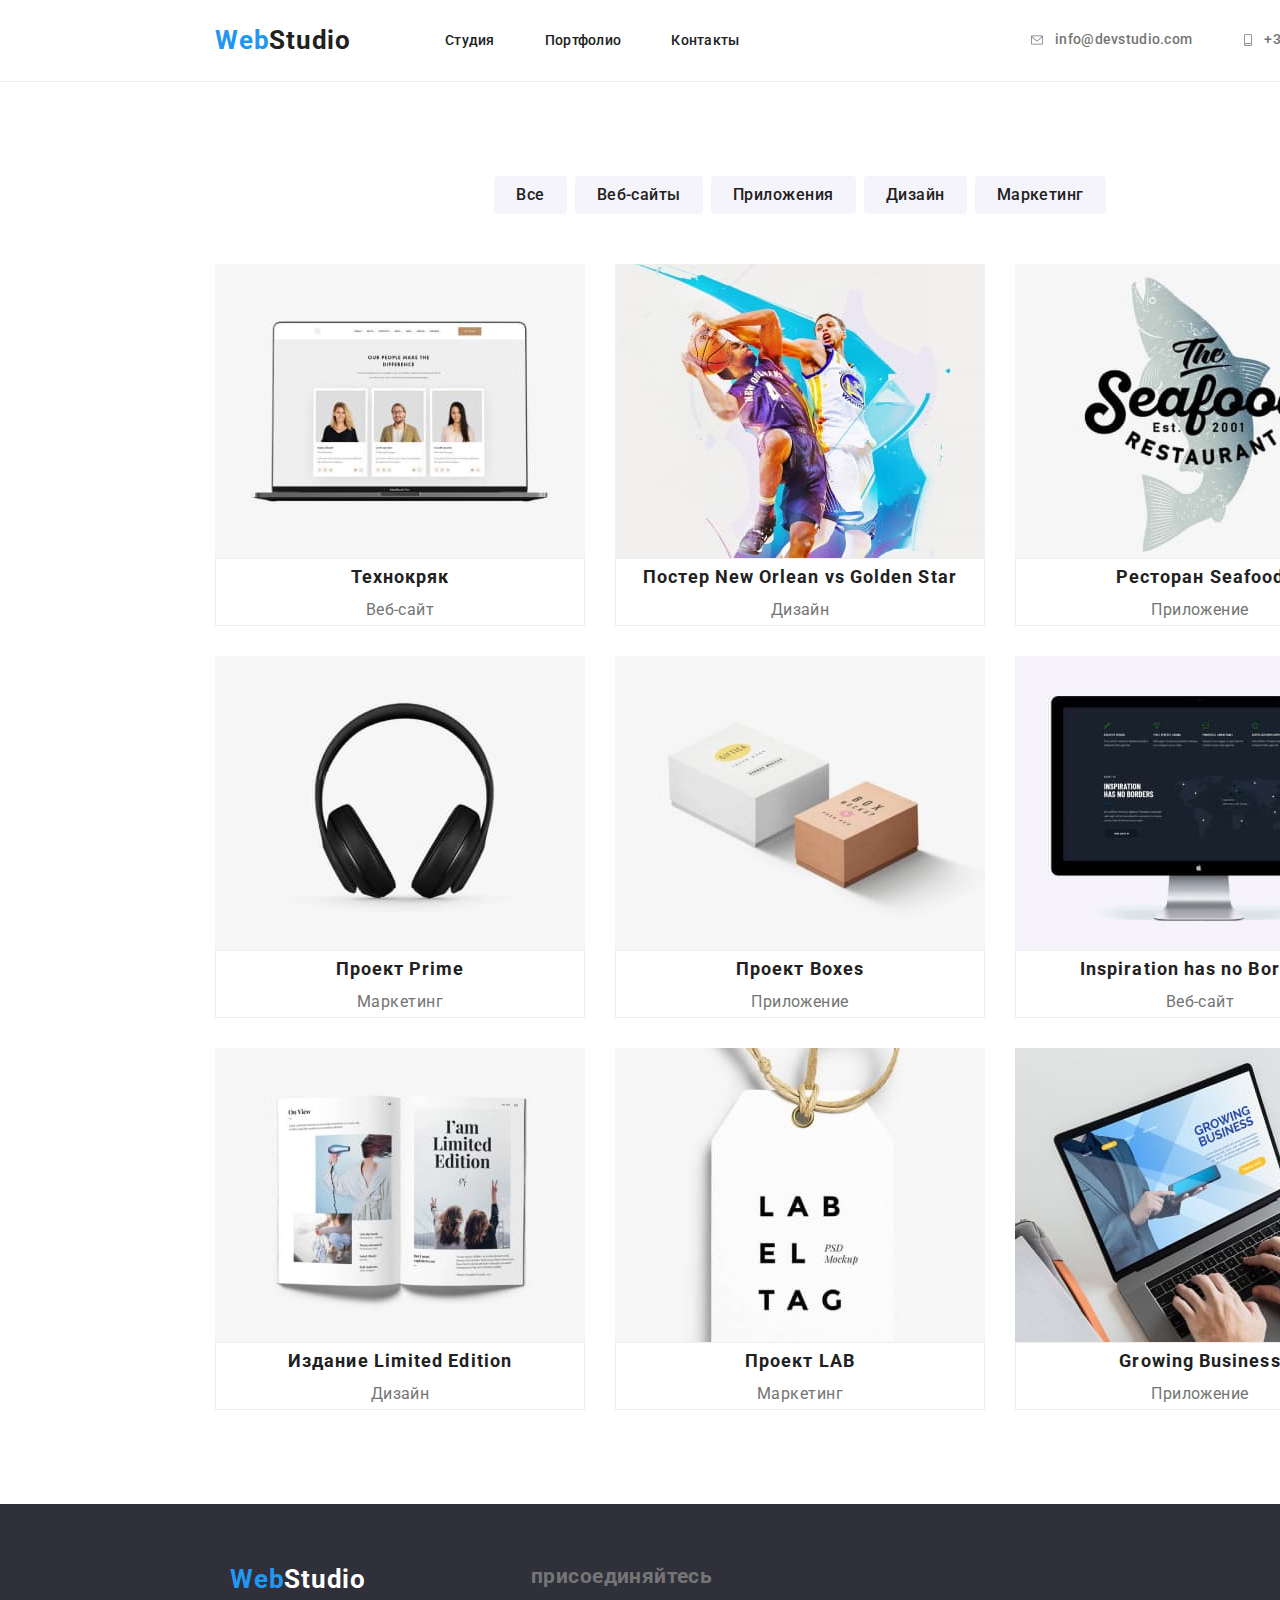
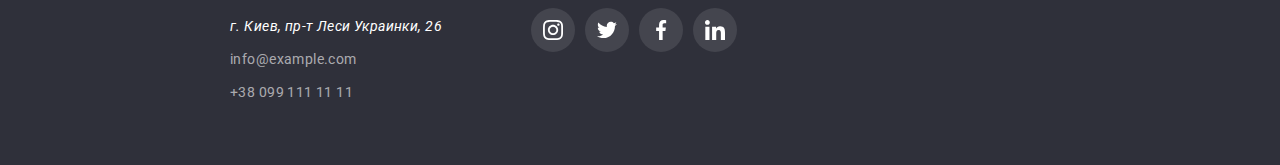
==== portfolio.html @ 15891fca "Update" ====
<!DOCTYPE html>
<html lang="en">
  <head>
    <meta charset="UTF-8" />
    <meta http-equiv="X-UA-Compatible" content="IE=edge" />
    <meta name="viewport" content="width=device-width, initial-scale=1.0" />
    <title>Document</title>
    <link rel="preconnect" href="https://fonts.googleapis.com" />
    <link rel="preconnect" href="https://fonts.gstatic.com" crossorigin />
    <link
      href="https://fonts.googleapis.com/css2?family=Raleway:wght@700&family=Roboto:wght@400;500;700;900&display=swap"
      rel="stylesheet"
    />
    <link
      rel="stylesheet"
      href="https://cdnjs.cloudflare.com/ajax/libs/modern-normalize/1.1.0/modern-normalize.min.css"
    />
    <link rel="stylesheet" href="./css/styles.css" />
  </head>
  <body>
    <!-- Header -->
    <header class="header">
      <div class="container">
        <a class="link logo" href="./index.html"><span class="blue">Web</span>Studio</a>
        <nav class="nav">
          <ul class="list">
            <li class="items">
              <a class="link" href="./index.html">Студия</a>
            </li>
            <li class="items">
              <a class="link" href="./portfolio.html">Портфолио</a>
            </li>
            <li class="items">
              <a class="link" href="">Контакты</a>
            </li>
          </ul>
        </nav>
        <ul class="list auth">
          <li class="item">
            <a class="link" href="mailto:info@devstudio.com">
              <div class="thumb">
                <svg class="icon-mail">
                  <use href="./images/icons.svg#icon-mail"></use>
                </svg>
              </div>
              info@devstudio.com</a
            >
          </li>
          <li class="item">
            <a class="link" href="tel:+380961111111">
              <div class="thumb">
                <svg class="icon-phone">
                  <use href="./images/icons.svg#icon-phone"></use>
                </svg>
              </div>
              +38 096 111 11 11</a
            >
          </li>
        </ul>
      </div>
    </header>

    <!-- Main -->
    <main>
      <!-- Button -->
      <section class="section">
        <div class="container button">
          <ul class="list button">
            <li class="items">
              <button class="button secondary" type="button">Все</button>
            </li>
            <li class="items">
              <button class="button secondary" type="button">Веб-сайты</button>
            </li>
            <li class="items">
              <button class="button secondary" type="button">Приложения</button>
            </li>
            <li class="items">
              <button class="button secondary" type="button">Дизайн</button>
            </li>
            <li class="items">
              <button class="button secondary" type="button">Маркетинг</button>
            </li>
          </ul>
        </div>

        <!-- Catalog -->
        <div class="container">
          <ul class="list catalog">
            <li class="items">
              <a href="" class="link-items">
                <div class="option">
                  <img src="./images/option1.jpg" width="370" alt="" />
                  <div class="option1">
                    <p>
                      Ресурс предлагает комплексные предложения с разным уровнем функционала и
                      сервисов. Все это позволит посетителю получить исчерпывающие сведения о
                      компании или частном лице.
                    </p>
                  </div>
                </div>
                <div class="border">
                  <h3 class="title">Технокряк</h3>
                  <p class="position">Веб-сайт</p>
                </div>
              </a>
            </li>
            <li class="items">
              <a href="" class="link-items">
                <div class="option">
                  <img src="./images/option2.jpg" width="370" alt="" />
                  <div class="option1">
                    <p>
                      Ресурс предлагает комплексные предложения с разным уровнем функционала и
                      сервисов. Все это позволит посетителю получить исчерпывающие сведения о
                      компании или частном лице.
                    </p>
                  </div>
                </div>
                <div class="border">
                  <h3 class="title">Постер New Orlean vs Golden Star</h3>
                  <p class="position">Дизайн</p>
                </div>
              </a>
            </li>
            <li class="items">
              <a href="" class="link-items">
                <div class="option">
                  <img src="./images/option3.jpg" width="370" alt="" />
                  <div class="option1">
                    <p>
                      Ресурс предлагает комплексные предложения с разным уровнем функционала и
                      сервисов. Все это позволит посетителю получить исчерпывающие сведения о
                      компании или частном лице.
                    </p>
                  </div>
                </div>
                <div class="border">
                  <h3 class="title">Ресторан Seafood</h3>
                  <p class="position">Приложение</p>
                </div>
              </a>
            </li>
            <li class="items">
              <a href="" class="link-items">
                <div class="option">
                  <img src="./images/option4.jpg" width="370" alt="" />
                  <div class="option1">
                    <p>
                      Ресурс предлагает комплексные предложения с разным уровнем функционала и
                      сервисов. Все это позволит посетителю получить исчерпывающие сведения о
                      компании или частном лице.
                    </p>
                  </div>
                </div>
                <div class="border">
                  <h3 class="title">Проект Prime</h3>
                  <p class="position">Маркетинг</p>
                </div>
              </a>
            </li>
            <li class="items">
              <a href="" class="link-items">
                <div class="option">
                  <img src="./images/option5.jpg" width="370" alt="" />
                  <div class="option1">
                    <p>
                      Ресурс предлагает комплексные предложения с разным уровнем функционала и
                      сервисов. Все это позволит посетителю получить исчерпывающие сведения о
                      компании или частном лице.
                    </p>
                  </div>
                </div>
                <div class="border">
                  <h3 class="title">Проект Boxes</h3>
                  <p class="position">Приложение</p>
                </div>
              </a>
            </li>
            <li class="items">
              <a href="" class="link-items">
                <div class="option">
                  <img src="./images/option6.jpg" width="370" alt="" />
                  <div class="option1">
                    <p>
                      Ресурс предлагает комплексные предложения с разным уровнем функционала и
                      сервисов. Все это позволит посетителю получить исчерпывающие сведения о
                      компании или частном лице.
                    </p>
                  </div>
                </div>
                <div class="border">
                  <h3 class="title">Inspiration has no Borders</h3>
                  <p class="position">Веб-сайт</p>
                </div>
              </a>
            </li>
            <li class="items">
              <a href="" class="link-items">
               <div class="option">
                  <img src="./images/option7.jpg" width="370" alt="" />
                  <div class="option1">
                    <p>
                      Ресурс предлагает комплексные предложения с разным уровнем функционала и
                      сервисов. Все это позволит посетителю получить исчерпывающие сведения о
                      компании или частном лице.
                    </p>
                  </div>
                </div>
                <div class="border">
                  <h3 class="title">Издание Limited Edition</h3>
                  <p class="position">Дизайн</p>
                </div>
              </a>
            </li>
            <li class="items">
              <a href="" class="link-items">
                <div class="option">
                  <img src="./images/option8.jpg" width="370" alt="" />
                  <div class="option1">
                    <p>
                      Ресурс предлагает комплексные предложения с разным уровнем функционала и
                      сервисов. Все это позволит посетителю получить исчерпывающие сведения о
                      компании или частном лице.
                    </p>
                  </div>
                </div>
                <div class="border">
                  <h3 class="title">Проект LAB</h3>
                  <p class="position">Маркетинг</p>
                </div>
              </a>
            </li>
            <li class="items">
              <a href="" class="link-items">
                <div class="option">
                  <img src="./images/option9.jpg" width="370" alt="" />
                  <div class="option1">
                    <p>
                      Ресурс предлагает комплексные предложения с разным уровнем функционала и
                      сервисов. Все это позволит посетителю получить исчерпывающие сведения о
                      компании или частном лице.
                    </p>
                  </div>
                </div>
                <div class="border">
                  <h3 class="title">Growing Business</h3>
                  <p class="position">Приложение</p>
                </div>
              </a>
            </li>
          </ul>
        </div>
      </section>
    </main>
    <!-- Footer -->
    <footer class="footer">
      <div class="container info">
        <a class="link logo" href="./index.html"><span class="blue">Web</span>Studio</a>
        <address class="address">
          <p>г. Киев, пр-т Леси Украинки, 26</p>
          <ul class="list">
            <li class="items-footer">
              <a class="link info" href="mailto:info@example.com">info@example.com</a>
            </li>
            <li class="items-footer">
              <a class="link info" href="tel:+380991111111">+38 099 111 11 11</a>
            </li>
          </ul>
        </address>
      </div>
      <div class="container links">
        <h2>присоединяйтесь</h2>
        <ul class="list">
          <li class="items">
            <a class="link" href="">
              <div class="thumb">
                <svg class="icon">
                  <use href="./images/icons.svg#icon-instagram"></use>
                </svg>
              </div>
            </a>
          </li>
          <li class="items">
            <a class="link" href="">
              <div class="thumb">
                <svg class="icon">
                  <use href="./images/icons.svg#icon-twitter"></use>
                </svg>
              </div>
            </a>
          </li>
          <li class="items">
            <a class="link" href="">
              <div class="thumb">
                <svg class="icon">
                  <use href="./images/icons.svg#icon-facebook"></use>
                </svg>
              </div>
            </a>
          </li>
          <li class="items">
            <a class="link" href="">
              <div class="thumb">
                <svg class="icon">
                  <use href="./images/icons.svg#icon-linkedin"></use>
                </svg>
              </div>
            </a>
          </li>
        </ul>
      </div>
    </footer>
  </body>
</html>
---- css/styles.css ----
:root {
  --primary-text-color: #757575;
  --secondary-text-color: #212121;
  --third-color-text: #ffffff;
  --primary-bg-color: #ffffff;
  --secondary-bg-color: #2f303a;
  --third-bg-color: #f5f4fa;
  --accent-text-color: #2196f3;
}
body {
  font-family: 'Roboto', sans-serif;
  font-style: 400;
  font-weight: 400;
  font-size: 14px;
  letter-spacing: 0.03em;
  width: 1600px;
  justify-content: center;
  margin-left: auto;
  margin-right: auto;
  color: var(--primary-text-color);
}
.container {
  width: 1200px;
  justify-content: center;
  margin-left: auto;
  margin-right: auto;
  padding-left: 15px;
  padding-right: 15px;
}
h1,
h2,
h3,
h4,
h5,
h6,
p,
ul {
  margin: 0;
  padding: 0;
}

img {
  display: block;
}
.link {
  text-decoration: none;
  color: #afb1b8;
}
.link:hover,
.link:focus {
  color: var(--accent-text-color);
}
.list {
  list-style: none;
}
.blue {
  color: var(--accent-text-color);
}
.section {
  text-align: center;
}
.button {
  border: 0;
  border-radius: 4px;
}
.button.primary {
  font-weight: 700;
  font-size: 16px;
  line-height: 1.88;
  align-items: center;
  text-align: center;
  letter-spacing: 0.06em;
  padding: 10px 32px;

  box-shadow: 0px 4px 4px rgba(0, 0, 0, 0.15);

  background-color: var(--accent-text-color);
  color: var(--primary-bg-color);

  transform: background-color, color;
  transition: background-color 250ms cubic-bezier(0.4, 0, 0.2, 1),
    color 250ms cubic-bezier(0.4, 0, 0.2, 1);
}
.button.primary:hover,
.button.primary:focus {
  background-color: var(--primary-bg-color);
  color: var(--accent-text-color);

  transform: background-color, color;
}
.button.secondary {
  font-weight: 500;
  font-size: 16px;
  line-height: 1.62;
  text-align: center;
  letter-spacing: 0.03em;
  padding: 6px 22px;
  cursor: pointer;

  background-color: var(--third-bg-color);
  color: var(--secondary-text-color);

  transform: background-color, color;
  transition: background-color 250ms cubic-bezier(0.4, 0, 0.2, 1),
    color 250ms cubic-bezier(0.4, 0, 0.2, 1);
}

.button.secondary:hover,
.button.secondary:focus {
  box-shadow: 0px 3px 1px rgba(0, 0, 0, 0.1), 0px 1px 2px rgba(0, 0, 0, 0.08),
    0px 2px 2px rgba(0, 0, 0, 0.12);

  background-color: var(--accent-text-color);
  color: var(--third-color-text);
  transform: background-color, color;
}
.section-title {
  font-weight: 700;
  font-size: 36px;
  line-height: 1.16;
  letter-spacing: 0.03em;

  margin-bottom: 50px;

  color: #212121;
}

/* Header */
.header {
  border-bottom: 1px solid #ececec;
}
.header .container {
  display: flex;
  align-items: center;
}
.header .list {
  display: flex;
}
.header .items {
  padding-top: 32px;
  padding-bottom: 32px;
}
.header .items + .items {
  margin-left: 50px;
}
.list.auth {
  margin-left: auto;
  font-weight: 500;
  font-size: 14px;
  line-height: 1.14;
  letter-spacing: 0.02em;
}
.auth .item + .item {
  margin-left: 50px;
}
.auth .item {
  --color9: currentcolor;
}
.auth .link {
  display: flex;
  justify-content: center;
  align-items: center;
}
.auth .link:hover,
.auth .link:focus {
  color: var(--accent-text-color);
}
.thumb {
  display: flex;
  margin-right: 10px;
  text-align: center;
  justify-content: center;
}
.icon-mail {
  width: 16px;
  height: 12px;
}
.icon-phone {
  width: 12px;
  height: 16px;
}

.logo {
  font-family: 'Raleway' sans-serif;
  font-style: 400;
  font-weight: 700;
  font-size: 26px;
  line-height: 1.19;
  letter-spacing: 0.03em;

  margin-right: 94px;
}
.header .link {
  padding-top: 20px;
  padding-bottom: 20px;
  color: var(--primary-text-color);
}
.header .link.logo {
  color: var(--secondary-text-color);
}

/* Nav */

.nav .link {
  font-weight: 500;
  font-size: 14px;
  line-height: 1.14;
  letter-spacing: 0.02em;

  color: var(--secondary-text-color);
}
.nav .link:hover,
.nav .link:focus {
  color: var(--accent-text-color);
}

/* Main */

/* Hero */
.hero {
  height: 600px;
  color: var(--third-color-text);

  background-image: linear-gradient(to right, rgba(47, 48, 58, 0.4), rgba(47, 48, 58, 0.4)),
    url(../images/img.jpg);
  background-position: center;
  background-size: cover;
  background-color: var(--secondary-bg-color);
}
.hero .container {
  width: 696px;
  padding-top: 200px;
  display: inline-block;
}
.hero h1 {
  margin-bottom: 30px;
  font-weight: 900;
  font-size: 44px;
  line-height: 1.36;
  letter-spacing: 0.06em;
  text-align: center;
  text-transform: uppercase;
}
/* About */
.about .container,
.team .container {
  padding-top: 94px;
  padding-bottom: 94px;
}
.about .list {
  display: flex;
  justify-content: center;
}
.about .items {
  width: calc(100% - 90px) / 4;
  margin-right: 30px;
  text-align: start;
}
.about .items:nth-last-child(1) {
  margin-right: 0px;
}
.about .title {
  font-weight: 700;
  font-size: 14px;
  line-height: 1.14;
  letter-spacing: 0.03em;

  margin-bottom: 10px;

  color: var(--secondary-text-color);
}

.about .thumb {
  display: flex;
  justify-content: center;
  align-items: center;
  margin-bottom: 30px;
  width: 270px;
  height: 120px;
  background-color: var(--third-bg-color);
}
.icon {
  height: 70px;
  width: 70px;
}
/* Works */
.works .container {
  padding-bottom: 94px;
}
.works .list {
  display: flex;
}
.works .items {
  width: calc(100% - 60px) / 3;
  margin-right: 30px;
}
.works .items:nth-last-child(1) {
  margin-right: 0px;
}

/* Team */
.section.team {
  background-color: var(--third-bg-color);
}
.team .list {
  display: flex;
}

.team .title {
  font-weight: 500;
  font-size: 16px;
  line-height: 1.18;
  letter-spacing: 0.03em;

  margin-top: 30px;
  margin-bottom: 10px;
  color: #212121;
}
.team .items {
  width: calc(100% - 90px) / 4;
  margin-right: 30px;
  box-shadow: 0px 1px 3px rgba(0, 0, 0, 0.12), 0px 1px 1px rgba(0, 0, 0, 0.14),
    0px 2px 1px rgba(0, 0, 0, 0.2);
  border-radius: 0px 0px 4px 4px;
}
.team .items:nth-last-child(1) {
  margin-right: 0px;
}
.team .position {
  font-size: 16px;
  line-height: 1.18;
}
.team .thumb {
  display: flex;
  align-items: center;
  justify-content: center;
  height: 44px;
  width: 44px;
  --color2: currentColor;
  margin: 0;
  border-radius: 50%;
  transform: background-color, color;
  transition: background-color 250ms cubic-bezier(0.4, 0, 0.2, 1),
    color 250ms cubic-bezier(0.4, 0, 0.2, 1);
}
.team .icon {
  height: 20px;
  width: 20px;
  padding: 0;
}

.team .item:not(:nth-last-child(1)) {
  margin-right: 10px;
}
.list.profile {
  margin-top: 16px;
  margin-left: 32px;
  margin-bottom: 30px;
}
.team .thumb:hover,
.team .thumb:focus {
  background-color: var(--accent-text-color);
  color: var(--third-color-text);
  transform: background-color;
}

/* Clients */

.clients {
  padding-top: 94px;
  padding-bottom: 94px;
}
.clients .list {
  display: flex;
  justify-content: center;
}
.clients .items {
  display: block;

  border: 1px solid #afb1b8;
  box-sizing: border-box;
  border-radius: 4px;

  color: #afb1b8;

  transform: border;
  transition: border 250ms cubic-bezier(0.4, 0, 0.2, 1);
}

.clients .items:not(:nth-last-child(1)) {
  margin-right: 30px;
}
.clients .icon {
  width: 106px;
  height: 60px;
}
.clients .link {
  display: flex;
  width: 170px;
  height: 92px;
  justify-content: center;
  align-items: center;
  --color7: currentColor;
  transform: color;
  transition: color 250ms cubic-bezier(0.4, 0, 0.2, 1);
}
.clients .items:hover,
.clients .items:focus {
  border: 1px solid var(--accent-text-color);
  color: var(--accent-text-color);
  transform: color, border;
}
/* Footer */
.footer {
  background-color: var(--secondary-bg-color);
  display: flex;
  padding-top: 60px;
  padding-bottom: 60px;
}
.footer .container.info {
  margin-left: 215px;
  width: 231px;
}
.footer .container.links {
  margin-left: 70px;
}
.container.links .list {
  margin-top: 20px;
  display: flex;
}
.container.links .items + .items {
  margin-left: 10px;
}
.container.links .thumb {
  display: flex;
  justify-content: center;
  align-items: center;
  height: 44px;
  width: 44px;
  background: rgba(255, 255, 255, 0.1);
  border-radius: 50%;
  margin: 0;

  transform: background-color;
  transition: background-color 250ms cubic-bezier(0.4, 0, 0.2, 1);
}
.container.links .icon {
  height: 20px;
  width: 20px;
  --color2: currentColor;
  color: var(--third-color-text);
}
.links .thumb:hover,
.links .thumb:focus {
  background-color: var(--accent-text-color);
  color: var(--third-color-text);
  transform: background-color;
}

.footer .link.info {
  font-style: normal;
}
/* Logo */
.footer .logo {
  font-family: 'Raleway' sans-serif;
  font-style: 400;
  font-weight: 700;
  font-size: 26px;
  line-height: 1.19;
  letter-spacing: 0.03em;

  color: var(--third-color-text);
}

.address {
  margin-top: 20px;
  width: 231px;
  font-size: 14px;
  line-height: 1.71;
  letter-spacing: 0.03em;
  color: var(--third-color-text);
}
.address p {
  margin-bottom: 9px;
  padding: 0;
}

.items-footer + .items-footer {
  margin-top: 9px;
}
.footer .info {
  color: rgba(255, 255, 255, 0.6);
}
.footer .info:hover,
.footer .info:focus {
  color: var(--accent-text-color);
}

/* Portfolio */
.section .list.button {
  display: flex;
  justify-content: center;
  padding-bottom: 50px;
  padding-top: 94px;
}
.list.button .items:not(:nth-last-child(1)) {
  margin-right: 8px;
}
.catalog .title {
  font-weight: 700;
  font-size: 18px;
  line-height: 2;
  letter-spacing: 0.06em;

  color: #212121;
}
.catalog .position {
  font-size: 16px;
  line-height: 1.88;
  letter-spacing: 0.03em;
}
.list.catalog {
  display: flex;
  flex-wrap: wrap;
  padding-bottom: 94px;
}
.list.catalog .items:hover,
.list.catalog .items:focus {
  box-sizing: border-box;
  box-shadow: 0px 1px 1px rgba(0, 0, 0, 0.12), 0px 4px 4px rgba(0, 0, 0, 0.06),
    1px 4px 6px rgba(0, 0, 0, 0.16);
}
.link-items {
  text-decoration: none;
  color: var(--primary-text-color);
}
.catalog .items {
  background: #ffffff;
  box-sizing: border-box;
  width: calc(100% - 60px) / 3;
  margin-right: 30px;
  margin-bottom: 30px;
}
.catalog .items:nth-last-child(3n + 1) {
  margin-right: 0px;
}
.catalog .items:nth-last-child(-n + 3) {
  margin-bottom: 0px;
}
.border {
  border: 1px solid #eeeeee;
}

.option {
  position: relative;
  overflow: hidden;
}
.option1 {
  position: absolute;
  width: 100%;
  height: 100%;

  display: flex;
  text-align: left;
  align-items: center;
  padding-left: 24px;

  font-weight: 400;
  font-size: 18px;
  line-height: 1.56;
  letter-spacing: 0.03em;

  transform: translateY(0);
  transition: transform 250ms cubic-bezier(0.4, 0, 0.2, 1);

  color: var(--third-color-text);

  bottom: -100%;
  left: 0;
  background-color: rgba(33, 150, 243, 0.9);
}
.list.catalog .items:hover .option1 {
  transform: translateY(-100%);
}
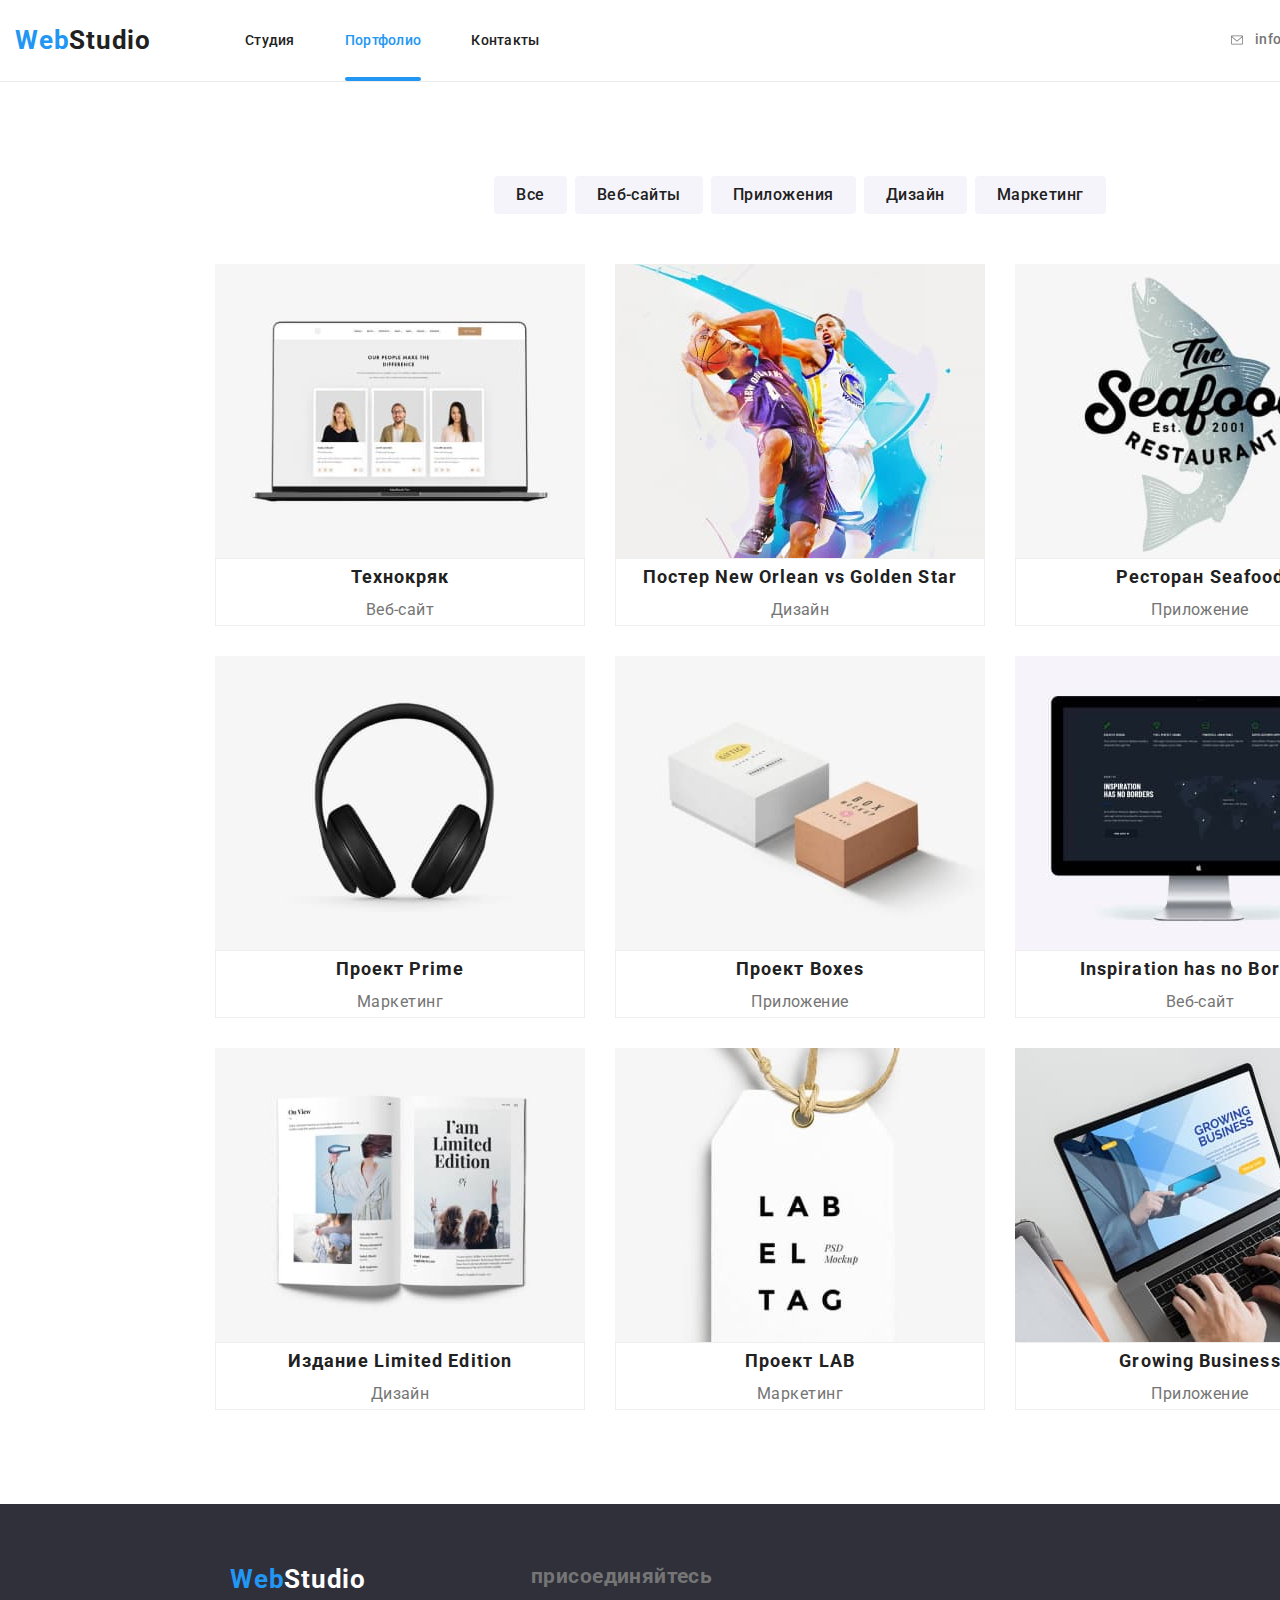
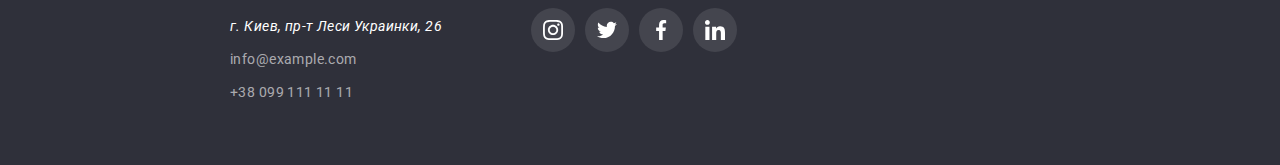
==== commit 8c8c2deb: "Update" ====
--- a/portfolio.html
+++ b/portfolio.html
@@ -28,7 +28,8 @@
               <a class="link" href="./index.html">Студия</a>
             </li>
             <li class="items">
-              <a class="link" href="./portfolio.html">Портфолио</a>
+              <a class="link current" href="./portfolio.html">Портфолио
+              </a>
             </li>
             <li class="items">
               <a class="link" href="">Контакты</a>
@@ -311,5 +312,12 @@
         </ul>
       </div>
     </footer>
+    <script>
+      const { height: pageHeaderHeight } = document
+      .querySelector(".header .container")
+      .getBoundingClientRect();
+
+      document.body.style.paddingTop = `${pageHeaderHeight}px`;
+    </script>
   </body>
 </html>
--- a/css/styles.css
+++ b/css/styles.css
@@ -26,6 +26,23 @@
   margin-right: auto;
   padding-left: 15px;
   padding-right: 15px;
+}
+
+.nav .link.current {
+  color: var(--accent-text-color);
+  position: relative;
+}
+.current::after {
+  position: absolute;
+  display: block;
+  bottom: -13px;
+  content: '';
+  height: 4px;
+  width: 100%;
+
+  border-radius: 2px;
+
+  background-color: var(--accent-text-color);
 }
 h1,
 h2,
@@ -71,13 +88,13 @@
   text-align: center;
   letter-spacing: 0.06em;
   padding: 10px 32px;
+  cursor: pointer;
 
   box-shadow: 0px 4px 4px rgba(0, 0, 0, 0.15);
 
   background-color: var(--accent-text-color);
   color: var(--primary-bg-color);
 
-  transform: background-color, color;
   transition: background-color 250ms cubic-bezier(0.4, 0, 0.2, 1),
     color 250ms cubic-bezier(0.4, 0, 0.2, 1);
 }
@@ -85,8 +102,6 @@
 .button.primary:focus {
   background-color: var(--primary-bg-color);
   color: var(--accent-text-color);
-
-  transform: background-color, color;
 }
 .button.secondary {
   font-weight: 500;
@@ -100,7 +115,6 @@
   background-color: var(--third-bg-color);
   color: var(--secondary-text-color);
 
-  transform: background-color, color;
   transition: background-color 250ms cubic-bezier(0.4, 0, 0.2, 1),
     color 250ms cubic-bezier(0.4, 0, 0.2, 1);
 }
@@ -112,7 +126,6 @@
 
   background-color: var(--accent-text-color);
   color: var(--third-color-text);
-  transform: background-color, color;
 }
 .section-title {
   font-weight: 700;
@@ -127,11 +140,17 @@
 
 /* Header */
 .header {
+  position: relative;
   border-bottom: 1px solid #ececec;
 }
 .header .container {
-  display: flex;
-  align-items: center;
+  position: fixed;
+  top: 0;
+  z-index: 999;
+  width: 1600px;
+  display: flex;
+  align-items: center;
+  background-color: var(--primary-bg-color);
 }
 .header .list {
   display: flex;
@@ -160,6 +179,7 @@
   display: flex;
   justify-content: center;
   align-items: center;
+  transition: color 250ms cubic-bezier(0.4, 0, 0.2, 1);
 }
 .auth .link:hover,
 .auth .link:focus {
@@ -208,6 +228,8 @@
   letter-spacing: 0.02em;
 
   color: var(--secondary-text-color);
+
+  transition: color 250ms cubic-bezier(0.4, 0, 0.2, 1);
 }
 .nav .link:hover,
 .nav .link:focus {
@@ -298,6 +320,33 @@
   margin-right: 0px;
 }
 
+.works .thumb {
+  position: relative;
+}
+.works .description {
+  display: flex;
+  justify-content: center;
+  text-align: center;
+  align-items: center;
+
+  content: '';
+  position: absolute;
+  width: 100%;
+  height: 70px;
+  bottom: 0;
+  background-color: rgba(47, 48, 58, 0.8);
+}
+
+.description .item {
+  font-weight: 700;
+  font-size: 14px;
+  line-height: 1.14;
+
+  letter-spacing: 0.03em;
+  text-transform: uppercase;
+
+  color: var(--third-color-text);
+}
 /* Team */
 .section.team {
   background-color: var(--third-bg-color);
@@ -339,7 +388,6 @@
   --color2: currentColor;
   margin: 0;
   border-radius: 50%;
-  transform: background-color, color;
   transition: background-color 250ms cubic-bezier(0.4, 0, 0.2, 1),
     color 250ms cubic-bezier(0.4, 0, 0.2, 1);
 }
@@ -361,7 +409,6 @@
 .team .thumb:focus {
   background-color: var(--accent-text-color);
   color: var(--third-color-text);
-  transform: background-color;
 }
 
 /* Clients */
@@ -383,7 +430,6 @@
 
   color: #afb1b8;
 
-  transform: border;
   transition: border 250ms cubic-bezier(0.4, 0, 0.2, 1);
 }
 
@@ -401,14 +447,13 @@
   justify-content: center;
   align-items: center;
   --color7: currentColor;
-  transform: color;
+
   transition: color 250ms cubic-bezier(0.4, 0, 0.2, 1);
 }
 .clients .items:hover,
 .clients .items:focus {
   border: 1px solid var(--accent-text-color);
   color: var(--accent-text-color);
-  transform: color, border;
 }
 /* Footer */
 .footer {
@@ -441,7 +486,6 @@
   border-radius: 50%;
   margin: 0;
 
-  transform: background-color;
   transition: background-color 250ms cubic-bezier(0.4, 0, 0.2, 1);
 }
 .container.links .icon {
@@ -454,7 +498,6 @@
 .links .thumb:focus {
   background-color: var(--accent-text-color);
   color: var(--third-color-text);
-  transform: background-color;
 }
 
 .footer .link.info {
@@ -490,6 +533,7 @@
 }
 .footer .info {
   color: rgba(255, 255, 255, 0.6);
+  transition: color 250ms cubic-bezier(0.4, 0, 0.2, 1);
 }
 .footer .info:hover,
 .footer .info:focus {
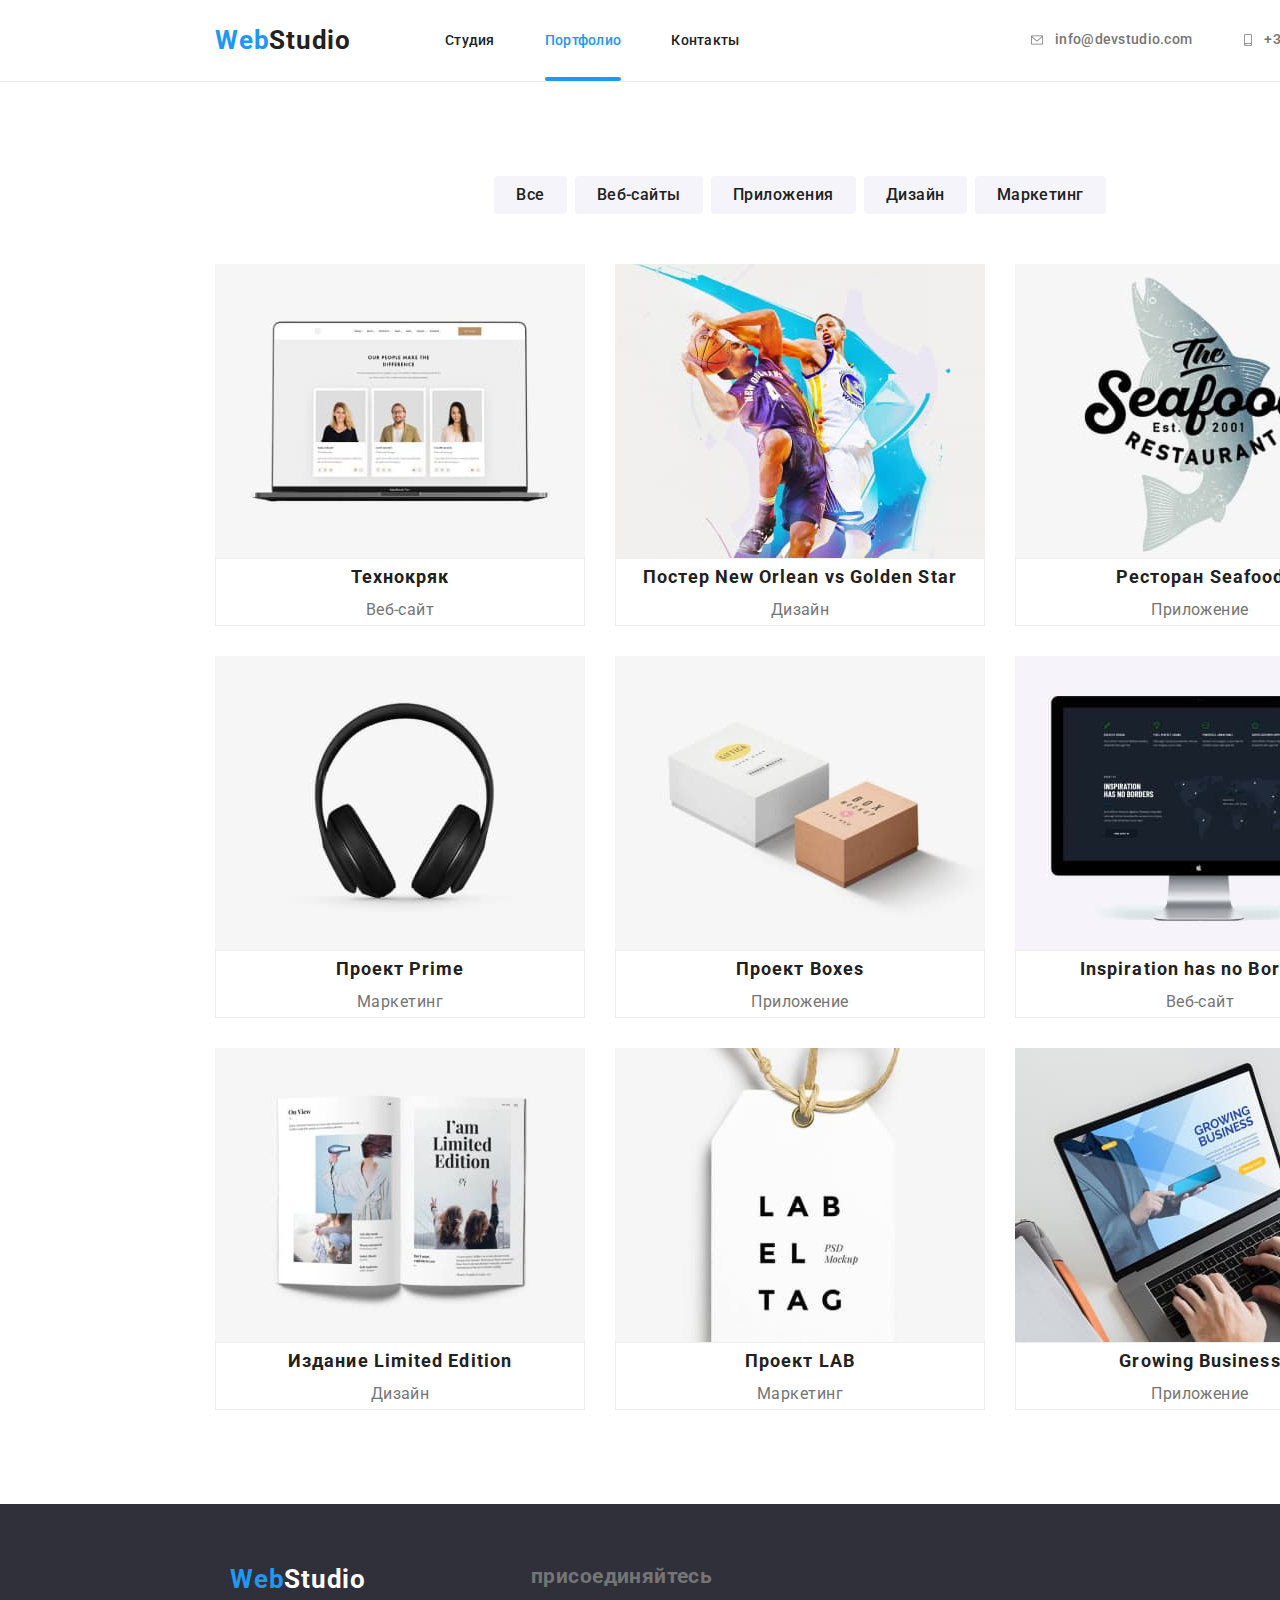
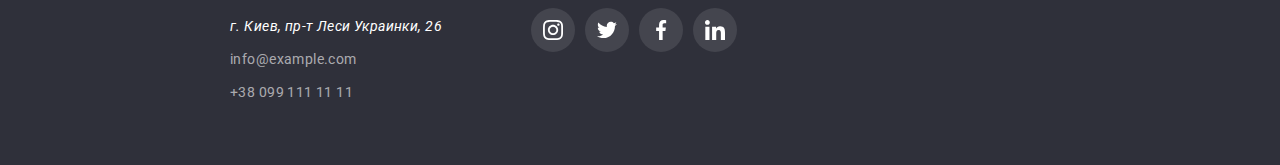
==== commit fff5c2f4: "Update" ====
--- a/portfolio.html
+++ b/portfolio.html
@@ -312,12 +312,5 @@
         </ul>
       </div>
     </footer>
-    <script>
-      const { height: pageHeaderHeight } = document
-      .querySelector(".header .container")
-      .getBoundingClientRect();
-
-      document.body.style.paddingTop = `${pageHeaderHeight}px`;
-    </script>
   </body>
 </html>
--- a/css/styles.css
+++ b/css/styles.css
@@ -8,22 +8,25 @@
   --accent-text-color: #2196f3;
 }
 body {
+  justify-content: center;
+  margin-left: auto;
+  margin-right: auto;
+
   font-family: 'Roboto', sans-serif;
   font-style: 400;
   font-weight: 400;
   font-size: 14px;
   letter-spacing: 0.03em;
   width: 1600px;
+
+  color: var(--primary-text-color);
+}
+.container {
   justify-content: center;
   margin-left: auto;
   margin-right: auto;
-  color: var(--primary-text-color);
-}
-.container {
+
   width: 1200px;
-  justify-content: center;
-  margin-left: auto;
-  margin-right: auto;
   padding-left: 15px;
   padding-right: 15px;
 }
@@ -33,13 +36,13 @@
   position: relative;
 }
 .current::after {
+  content: '';
   position: absolute;
   display: block;
+
   bottom: -13px;
-  content: '';
   height: 4px;
   width: 100%;
-
   border-radius: 2px;
 
   background-color: var(--accent-text-color);
@@ -81,13 +84,15 @@
   border-radius: 4px;
 }
 .button.primary {
+  align-items: center;
+  text-align: center;
+
   font-weight: 700;
   font-size: 16px;
   line-height: 1.88;
-  align-items: center;
-  text-align: center;
   letter-spacing: 0.06em;
   padding: 10px 32px;
+
   cursor: pointer;
 
   box-shadow: 0px 4px 4px rgba(0, 0, 0, 0.15);
@@ -104,12 +109,14 @@
   color: var(--accent-text-color);
 }
 .button.secondary {
+  text-align: center;
+
   font-weight: 500;
   font-size: 16px;
   line-height: 1.62;
-  text-align: center;
   letter-spacing: 0.03em;
   padding: 6px 22px;
+
   cursor: pointer;
 
   background-color: var(--third-bg-color);
@@ -140,16 +147,12 @@
 
 /* Header */
 .header {
-  position: relative;
   border-bottom: 1px solid #ececec;
 }
 .header .container {
-  position: fixed;
-  top: 0;
-  z-index: 999;
-  width: 1600px;
-  display: flex;
-  align-items: center;
+  display: flex;
+  align-items: center;
+
   background-color: var(--primary-bg-color);
 }
 .header .list {
@@ -163,11 +166,12 @@
   margin-left: 50px;
 }
 .list.auth {
-  margin-left: auto;
   font-weight: 500;
   font-size: 14px;
   line-height: 1.14;
   letter-spacing: 0.02em;
+
+  margin-left: auto;
 }
 .auth .item + .item {
   margin-left: 50px;
@@ -187,9 +191,10 @@
 }
 .thumb {
   display: flex;
+  text-align: center;
+  justify-content: center;
+
   margin-right: 10px;
-  text-align: center;
-  justify-content: center;
 }
 .icon-mail {
   width: 16px;
@@ -213,6 +218,7 @@
 .header .link {
   padding-top: 20px;
   padding-bottom: 20px;
+
   color: var(--primary-text-color);
 }
 .header .link.logo {
@@ -296,9 +302,11 @@
   display: flex;
   justify-content: center;
   align-items: center;
+
   margin-bottom: 30px;
   width: 270px;
   height: 120px;
+
   background-color: var(--third-bg-color);
 }
 .icon {
@@ -334,6 +342,7 @@
   width: 100%;
   height: 70px;
   bottom: 0;
+
   background-color: rgba(47, 48, 58, 0.8);
 }
 
@@ -363,11 +372,13 @@
 
   margin-top: 30px;
   margin-bottom: 10px;
+
   color: #212121;
 }
 .team .items {
   width: calc(100% - 90px) / 4;
   margin-right: 30px;
+
   box-shadow: 0px 1px 3px rgba(0, 0, 0, 0.12), 0px 1px 1px rgba(0, 0, 0, 0.14),
     0px 2px 1px rgba(0, 0, 0, 0.2);
   border-radius: 0px 0px 4px 4px;
@@ -383,10 +394,13 @@
   display: flex;
   align-items: center;
   justify-content: center;
+
   height: 44px;
   width: 44px;
+  margin: 0;
+
   --color2: currentColor;
-  margin: 0;
+
   border-radius: 50%;
   transition: background-color 250ms cubic-bezier(0.4, 0, 0.2, 1),
     color 250ms cubic-bezier(0.4, 0, 0.2, 1);
@@ -442,10 +456,12 @@
 }
 .clients .link {
   display: flex;
+  justify-content: center;
+  align-items: center;
+
   width: 170px;
   height: 92px;
-  justify-content: center;
-  align-items: center;
+
   --color7: currentColor;
 
   transition: color 250ms cubic-bezier(0.4, 0, 0.2, 1);
@@ -457,10 +473,12 @@
 }
 /* Footer */
 .footer {
-  background-color: var(--secondary-bg-color);
-  display: flex;
+  display: flex;
+
   padding-top: 60px;
   padding-bottom: 60px;
+
+  background-color: var(--secondary-bg-color);
 }
 .footer .container.info {
   margin-left: 215px;
@@ -470,8 +488,9 @@
   margin-left: 70px;
 }
 .container.links .list {
+  display: flex;
+
   margin-top: 20px;
-  display: flex;
 }
 .container.links .items + .items {
   margin-left: 10px;
@@ -480,17 +499,20 @@
   display: flex;
   justify-content: center;
   align-items: center;
+
   height: 44px;
   width: 44px;
+  margin: 0;
+  border-radius: 50%;
+
   background: rgba(255, 255, 255, 0.1);
-  border-radius: 50%;
-  margin: 0;
 
   transition: background-color 250ms cubic-bezier(0.4, 0, 0.2, 1);
 }
 .container.links .icon {
   height: 20px;
   width: 20px;
+
   --color2: currentColor;
   color: var(--third-color-text);
 }
@@ -518,9 +540,11 @@
 .address {
   margin-top: 20px;
   width: 231px;
+
   font-size: 14px;
   line-height: 1.71;
   letter-spacing: 0.03em;
+
   color: var(--third-color-text);
 }
 .address p {
@@ -544,6 +568,7 @@
 .section .list.button {
   display: flex;
   justify-content: center;
+
   padding-bottom: 50px;
   padding-top: 94px;
 }
@@ -566,6 +591,7 @@
 .list.catalog {
   display: flex;
   flex-wrap: wrap;
+
   padding-bottom: 94px;
 }
 .list.catalog .items:hover,
@@ -579,11 +605,12 @@
   color: var(--primary-text-color);
 }
 .catalog .items {
-  background: #ffffff;
   box-sizing: border-box;
   width: calc(100% - 60px) / 3;
   margin-right: 30px;
   margin-bottom: 30px;
+
+  background: #ffffff;
 }
 .catalog .items:nth-last-child(3n + 1) {
   margin-right: 0px;
@@ -626,3 +653,59 @@
 .list.catalog .items:hover .option1 {
   transform: translateY(-100%);
 }
+
+/* Modal */
+
+.backdrop {
+  position: fixed;
+  z-index: 11;
+  top: 0;
+  left: 0;
+  width: 100%;
+  height: 100%;
+  
+
+  transform: scale(1);
+  transition: transform 250ms cubic-bezier(0.4, 0, 0.2, 1);
+
+  background-color: rgba(0, 0, 0, 0.2);
+}
+
+.backdrop.is-hidden {
+  opacity: 0;
+  pointer-events: none;
+  transform: scale(0);
+}
+.modal {
+  position: absolute;
+  top: 50%;
+  left: 50%;
+  transform: translate(-50%, -50%);
+
+  min-width: 528px;
+  min-height: 581px;
+
+  background-color: var(--primary-bg-color);
+}
+.modal .button {
+  position: absolute;
+  display: flex;
+  justify-content: center;
+  align-items: center;
+  top: 8px;
+  right: 8px;
+
+  height: 30px;
+  width: 30px;
+
+  border-radius: 50%;
+  border: 1px solid rgba(0, 0, 0, 0.1);
+}
+.modal .button:hover .exit {
+  fill: var(--accent-text-color);
+}
+.exit {
+  height: 11px;
+  width: 11px;
+  fill: var(--secondary-text-color);
+}
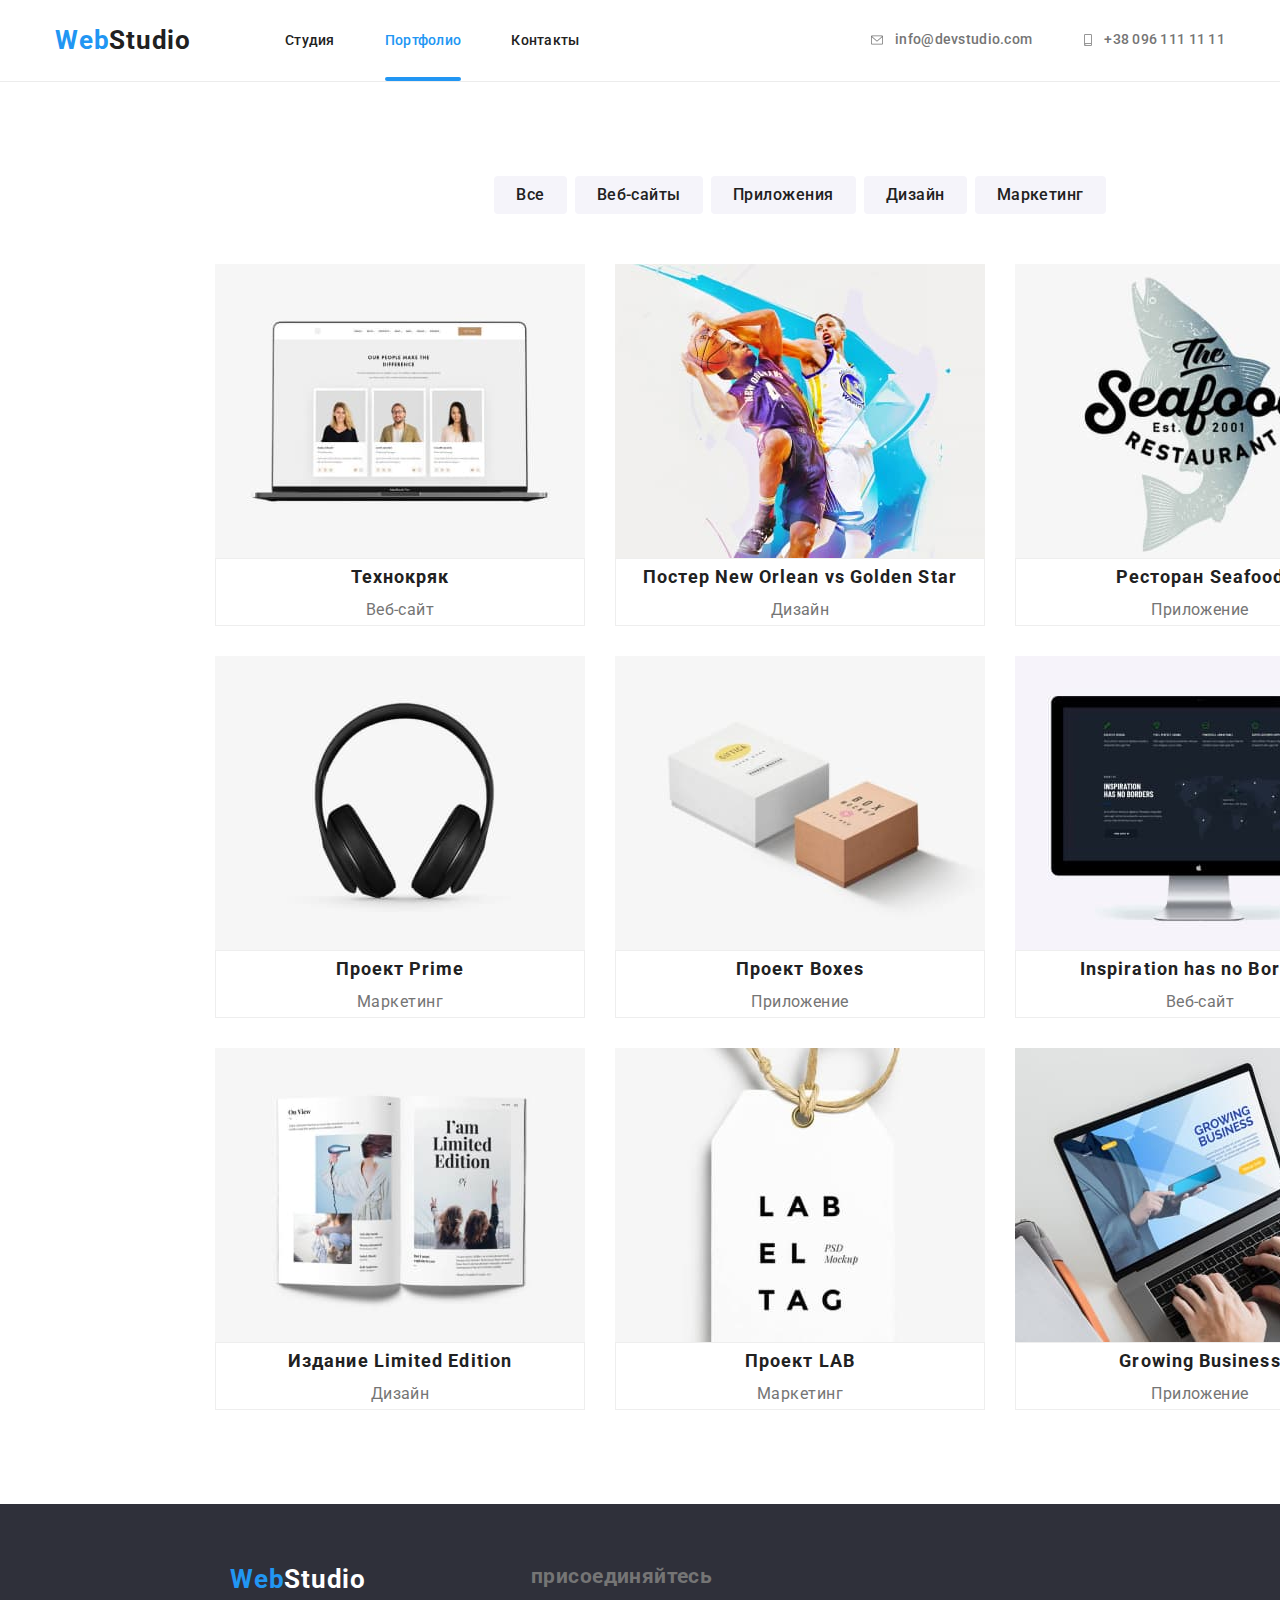
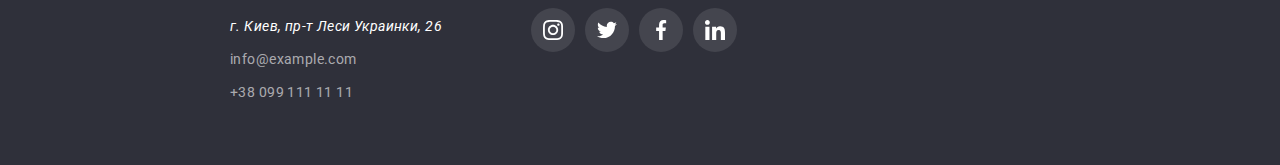
==== commit cbe7934d: "Update" ====
--- a/portfolio.html
+++ b/portfolio.html
@@ -312,5 +312,11 @@
         </ul>
       </div>
     </footer>
+    <script>
+      const { height: pageHeaderHeight } = document.querySelector(".header .container")
+      .getBoundingClientRect();
+
+      document.body.style.paddingTop = `${pageHeaderHeight}px`;
+    </script>
   </body>
 </html>
--- a/css/styles.css
+++ b/css/styles.css
@@ -147,11 +147,18 @@
 
 /* Header */
 .header {
+  position: relative;
   border-bottom: 1px solid #ececec;
 }
 .header .container {
-  display: flex;
-  align-items: center;
+  position: fixed;
+  z-index: 5;
+  display: flex;
+  align-items: center;
+  justify-content: center;
+  top: 0;
+  left: 50%;
+  transform: translate(-50%);
 
   background-color: var(--primary-bg-color);
 }
@@ -664,9 +671,9 @@
   width: 100%;
   height: 100%;
   
-
-  transform: scale(1);
-  transition: transform 250ms cubic-bezier(0.4, 0, 0.2, 1);
+  opacity: 1;
+
+  transition: opacity 250ms cubic-bezier(0.4, 0, 0.2, 1);
 
   background-color: rgba(0, 0, 0, 0.2);
 }
@@ -674,7 +681,7 @@
 .backdrop.is-hidden {
   opacity: 0;
   pointer-events: none;
-  transform: scale(0);
+  
 }
 .modal {
   position: absolute;
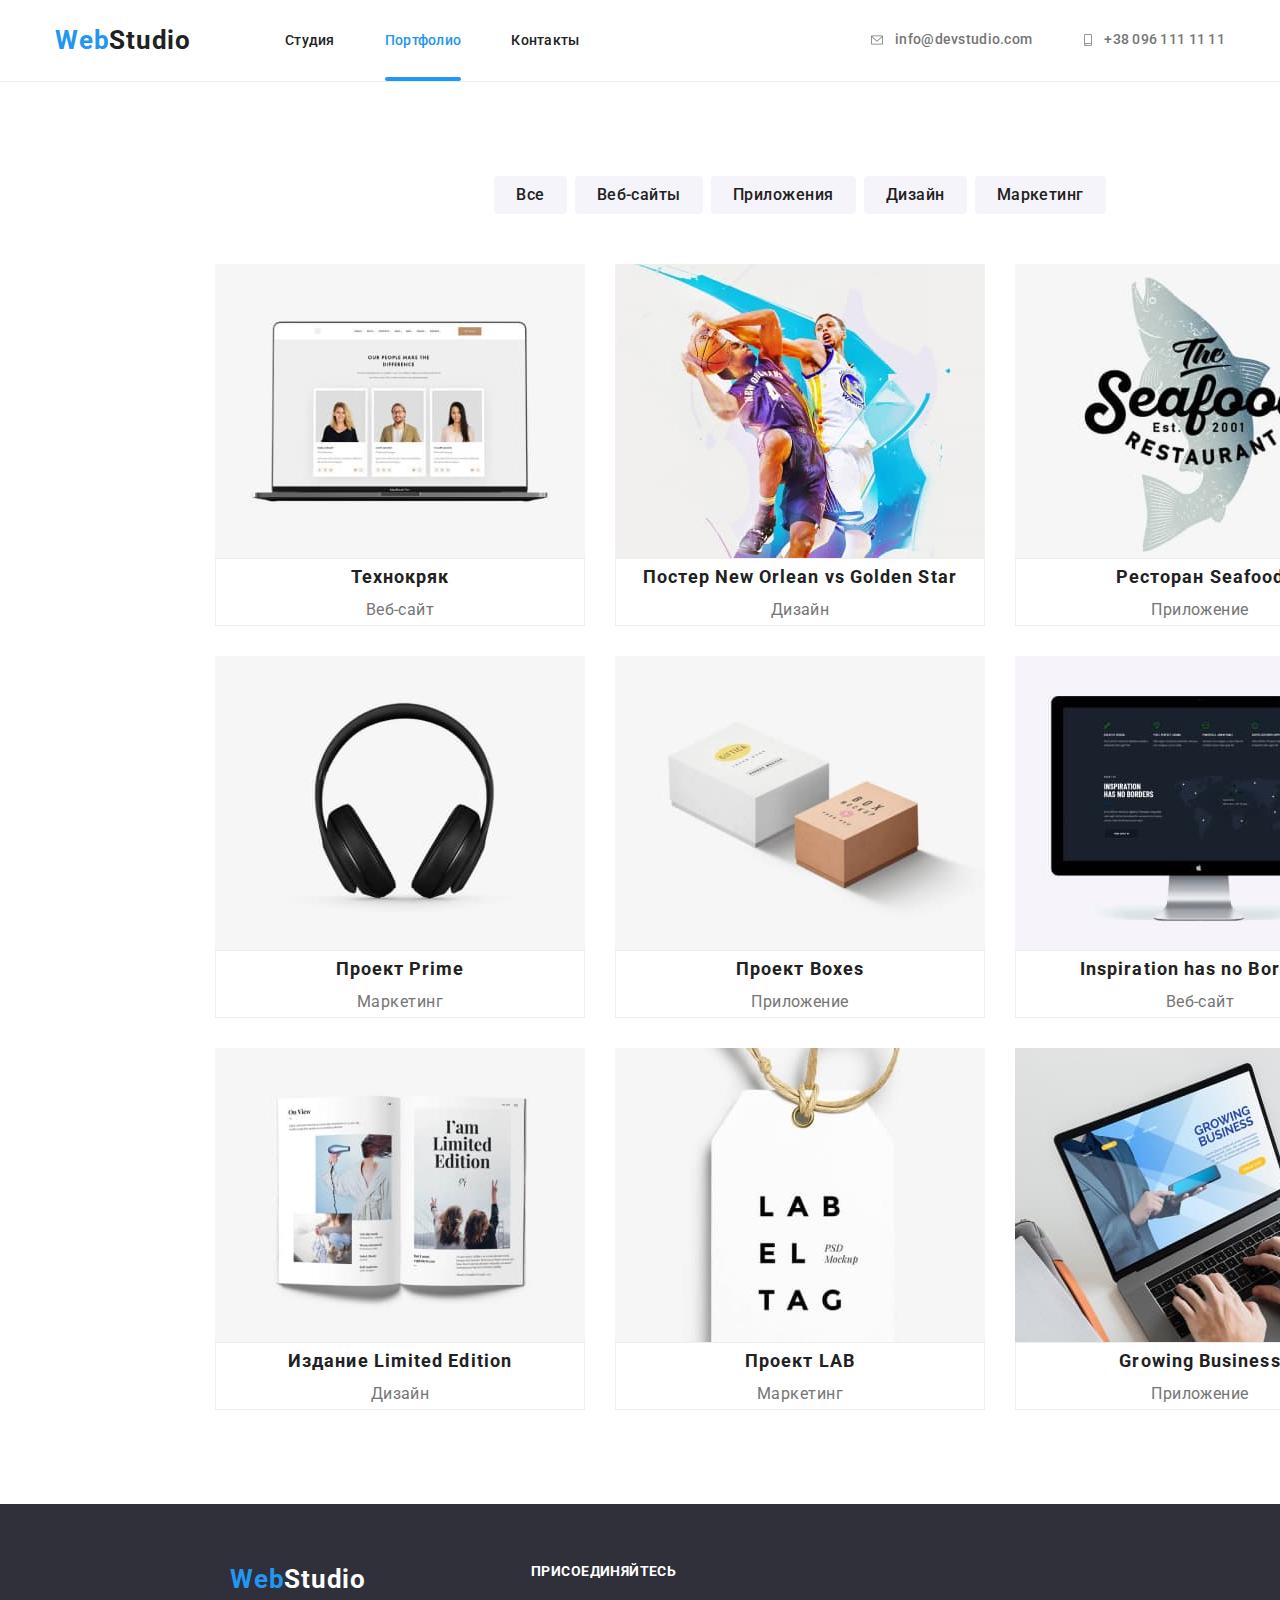
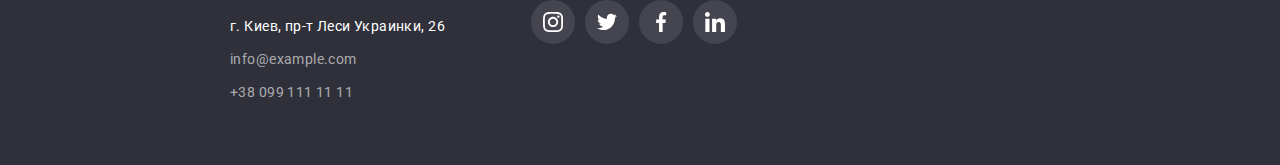
==== commit 6d5c34a5: "Update" ====
--- a/portfolio.html
+++ b/portfolio.html
@@ -1,5 +1,5 @@
 <!DOCTYPE html>
-<html lang="en">
+<html lang="ru">
   <head>
     <meta charset="UTF-8" />
     <meta http-equiv="X-UA-Compatible" content="IE=edge" />
@@ -63,9 +63,11 @@
 
     <!-- Main -->
     <main>
+      <h1 class="visually-hidden">Наше Портфолио</h1>
       <!-- Button -->
       <section class="section">
         <div class="container button">
+          <h2 class="visually-hidden">Фильтр</h2>
           <ul class="list button">
             <li class="items">
               <button class="button secondary" type="button">Все</button>
@@ -87,11 +89,12 @@
 
         <!-- Catalog -->
         <div class="container">
+          <h2 class="visually-hidden">Варианты наших работ</h2>
           <ul class="list catalog">
             <li class="items">
               <a href="" class="link-items">
                 <div class="option">
-                  <img src="./images/option1.jpg" width="370" alt="" />
+                  <img src="./images/option1.jpg" width="370" height="294" alt="Технокряк"/>
                   <div class="option1">
                     <p>
                       Ресурс предлагает комплексные предложения с разным уровнем функционала и
@@ -109,7 +112,7 @@
             <li class="items">
               <a href="" class="link-items">
                 <div class="option">
-                  <img src="./images/option2.jpg" width="370" alt="" />
+                  <img src="./images/option2.jpg" width="370" height="294" alt="Постер NBA"/>
                   <div class="option1">
                     <p>
                       Ресурс предлагает комплексные предложения с разным уровнем функционала и
@@ -127,7 +130,7 @@
             <li class="items">
               <a href="" class="link-items">
                 <div class="option">
-                  <img src="./images/option3.jpg" width="370" alt="" />
+                  <img src="./images/option3.jpg" width="370" height="294" alt="Ресторан Seafood"/>
                   <div class="option1">
                     <p>
                       Ресурс предлагает комплексные предложения с разным уровнем функционала и
@@ -145,7 +148,7 @@
             <li class="items">
               <a href="" class="link-items">
                 <div class="option">
-                  <img src="./images/option4.jpg" width="370" alt="" />
+                  <img src="./images/option4.jpg" width="370" height="294" alt="Проект Prime"/>
                   <div class="option1">
                     <p>
                       Ресурс предлагает комплексные предложения с разным уровнем функционала и
@@ -163,7 +166,7 @@
             <li class="items">
               <a href="" class="link-items">
                 <div class="option">
-                  <img src="./images/option5.jpg" width="370" alt="" />
+                  <img src="./images/option5.jpg" width="370" height="294" alt="Проект Boxes"/>
                   <div class="option1">
                     <p>
                       Ресурс предлагает комплексные предложения с разным уровнем функционала и
@@ -181,7 +184,7 @@
             <li class="items">
               <a href="" class="link-items">
                 <div class="option">
-                  <img src="./images/option6.jpg" width="370" alt="" />
+                  <img src="./images/option6.jpg" width="370" height="294" alt="Inspiration has no Borders"/>
                   <div class="option1">
                     <p>
                       Ресурс предлагает комплексные предложения с разным уровнем функционала и
@@ -199,7 +202,7 @@
             <li class="items">
               <a href="" class="link-items">
                <div class="option">
-                  <img src="./images/option7.jpg" width="370" alt="" />
+                  <img src="./images/option7.jpg" width="370" height="294" alt="Издание Limited Edition"/>
                   <div class="option1">
                     <p>
                       Ресурс предлагает комплексные предложения с разным уровнем функционала и
@@ -217,7 +220,7 @@
             <li class="items">
               <a href="" class="link-items">
                 <div class="option">
-                  <img src="./images/option8.jpg" width="370" alt="" />
+                  <img src="./images/option8.jpg" width="370" height="294" alt="Проект LAB"/>
                   <div class="option1">
                     <p>
                       Ресурс предлагает комплексные предложения с разным уровнем функционала и
@@ -235,7 +238,7 @@
             <li class="items">
               <a href="" class="link-items">
                 <div class="option">
-                  <img src="./images/option9.jpg" width="370" alt="" />
+                  <img src="./images/option9.jpg" width="370" height="294" alt="Growing Business"/>
                   <div class="option1">
                     <p>
                       Ресурс предлагает комплексные предложения с разным уровнем функционала и
@@ -259,8 +262,16 @@
       <div class="container info">
         <a class="link logo" href="./index.html"><span class="blue">Web</span>Studio</a>
         <address class="address">
-          <p>г. Киев, пр-т Леси Украинки, 26</p>
           <ul class="list">
+            <li class="items-footer">
+              <a
+                class="link info map"
+                href="https://goo.gl/maps/AMvUKNJv9h5WxEZ98"
+                target="_blank"
+                rel="noopener noreferrer nofollow"
+                >г. Киев, пр-т Леси Украинки, 26</a
+              >
+            </li>
             <li class="items-footer">
               <a class="link info" href="mailto:info@example.com">info@example.com</a>
             </li>
@@ -271,7 +282,7 @@
         </address>
       </div>
       <div class="container links">
-        <h2>присоединяйтесь</h2>
+        <h2 class="title-footer">присоединяйтесь</h2>
         <ul class="list">
           <li class="items">
             <a class="link" href="">
--- a/css/styles.css
+++ b/css/styles.css
@@ -6,6 +6,16 @@
   --secondary-bg-color: #2f303a;
   --third-bg-color: #f5f4fa;
   --accent-text-color: #2196f3;
+}
+.visually-hidden {
+  position: absolute;
+  width: 1px;
+  height: 1px;
+  margin: -1px;
+  border: 0;
+  padding: 0;
+  clip: rect(0 0 0 0);
+  overflow: hidden;
 }
 body {
   justify-content: center;
@@ -554,9 +564,12 @@
 
   color: var(--third-color-text);
 }
-.address p {
-  margin-bottom: 9px;
-  padding: 0;
+.footer .link.map {
+  color: var(--third-color-text);
+}
+.footer .link.map:hover,
+.footer .link.map:focus {
+  color: var(--accent-text-color);
 }
 
 .items-footer + .items-footer {
@@ -569,6 +582,14 @@
 .footer .info:hover,
 .footer .info:focus {
   color: var(--accent-text-color);
+}
+.title-footer {
+  font-weight: 700;
+  font-size: 14px;
+  line-height: 1.14;
+  letter-spacing: 0.03em;
+  text-transform: uppercase;
+  color: var(--third-color-text);
 }
 
 /* Portfolio */
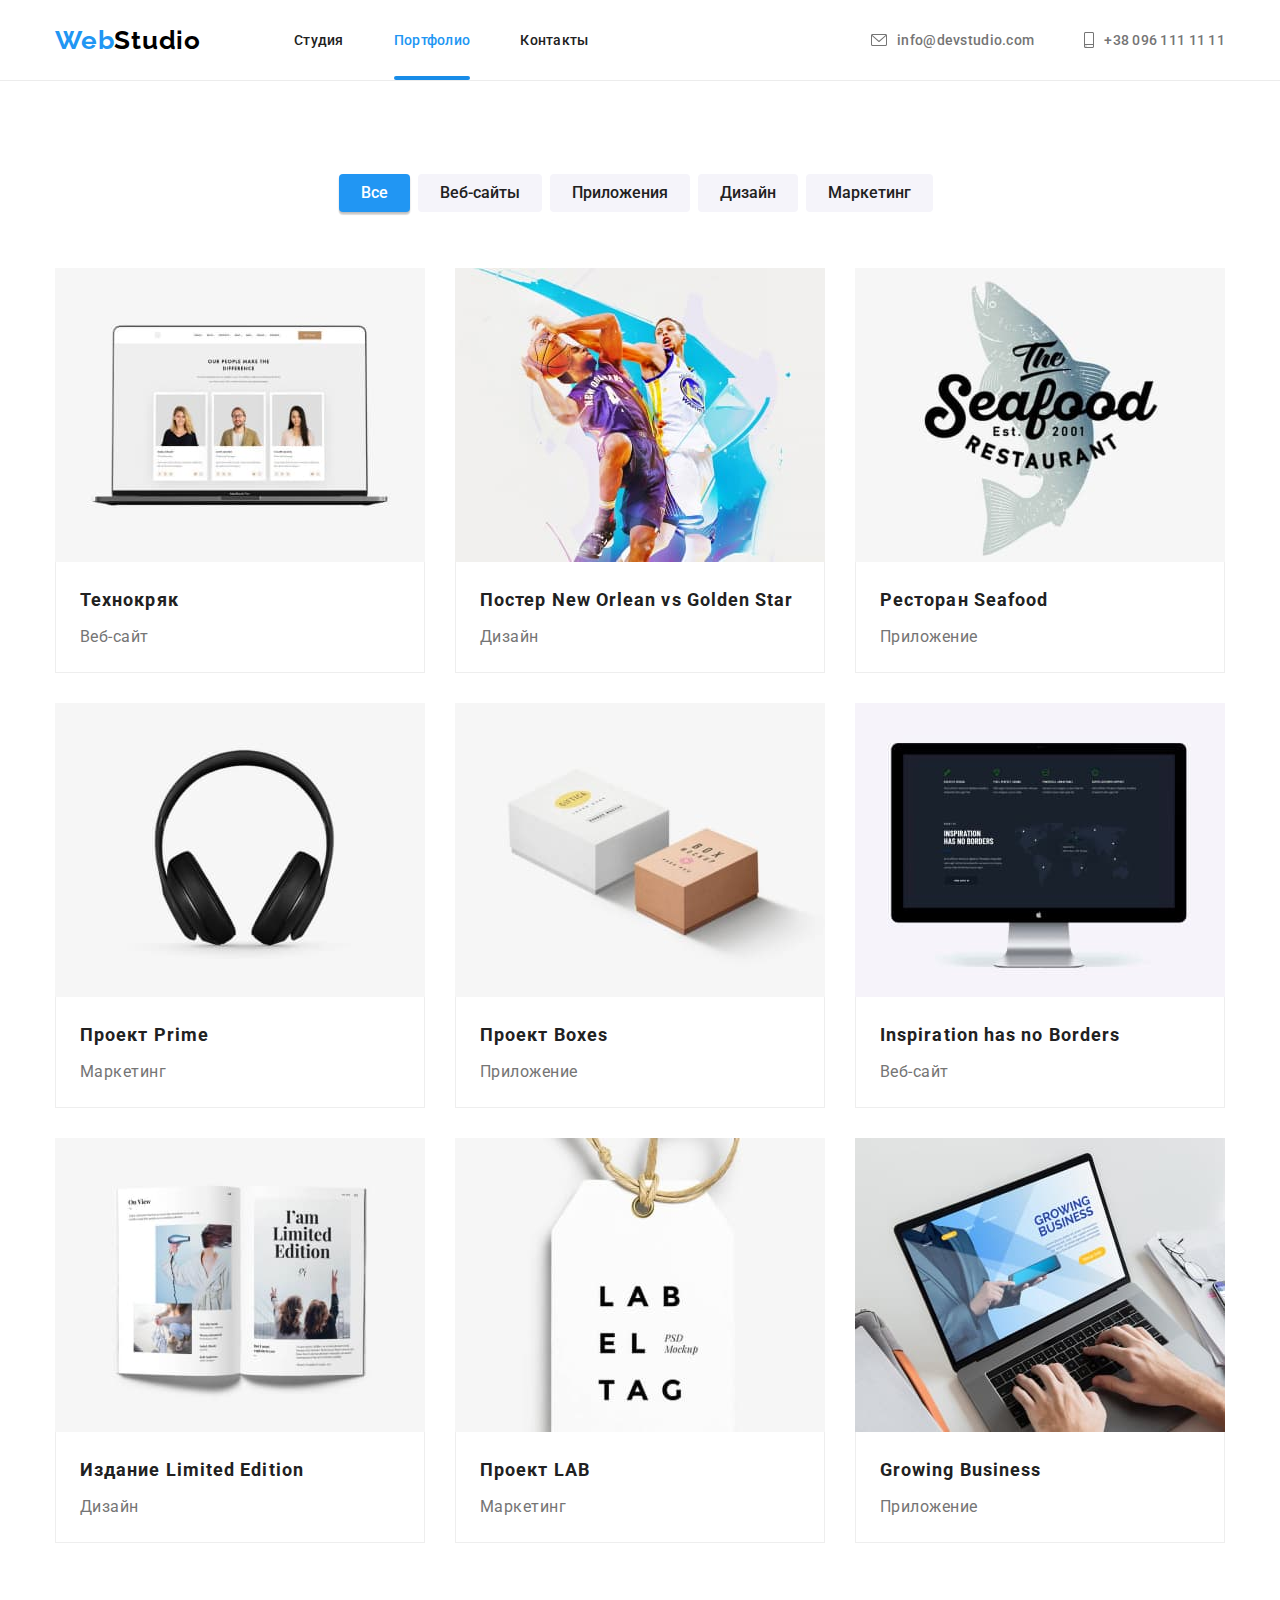
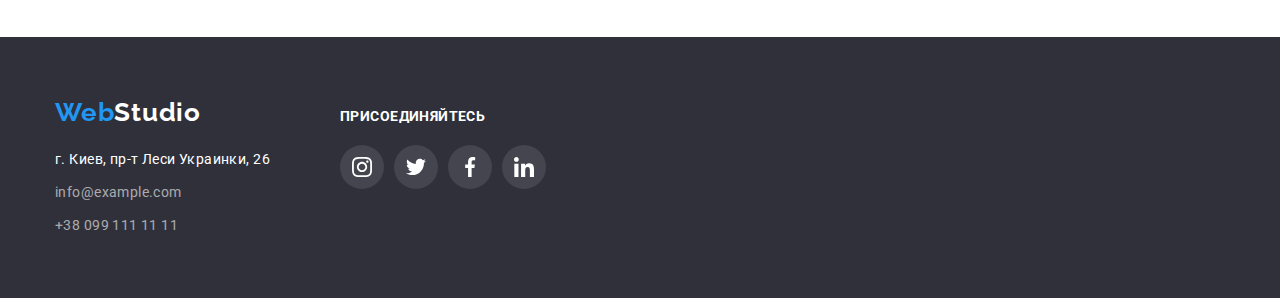
==== commit 87a6c393: "Update" ====
--- a/portfolio.html
+++ b/portfolio.html
@@ -20,40 +20,35 @@
   <body>
     <!-- Header -->
     <header class="header">
-      <div class="container">
-        <a class="link logo" href="./index.html"><span class="blue">Web</span>Studio</a>
+      <div class="container header-container">
+        <a class="link logo" href="./index.html">Web<span class="logo-black">Studio</span></a>
         <nav class="nav">
           <ul class="list">
-            <li class="items">
-              <a class="link" href="./index.html">Студия</a>
-            </li>
-            <li class="items">
-              <a class="link current" href="./portfolio.html">Портфолио
-              </a>
-            </li>
-            <li class="items">
-              <a class="link" href="">Контакты</a>
+            <li class="nav-item">
+              <a class="link header-link" href="./index.html">Студия</a>
+            </li>
+            <li class="nav-item">
+              <a class="link header-link current" href="./portfolio.html">Портфолио</a>
+            </li>
+            <li class="nav-item">
+              <a class="link header-link" href="">Контакты</a>
             </li>
           </ul>
         </nav>
-        <ul class="list auth">
-          <li class="item">
-            <a class="link" href="mailto:info@devstudio.com">
-              <div class="thumb">
-                <svg class="icon-mail">
-                  <use href="./images/icons.svg#icon-mail"></use>
-                </svg>
-              </div>
+        <ul class="auth list">
+          <li class="auth-item">
+            <a class="link header-link" href="mailto:info@devstudio.com">
+              <svg class="icon mail">
+                <use href="./images/icons.svg#icon-mail"></use>
+              </svg>
               info@devstudio.com</a
             >
           </li>
-          <li class="item">
-            <a class="link" href="tel:+380961111111">
-              <div class="thumb">
-                <svg class="icon-phone">
-                  <use href="./images/icons.svg#icon-phone"></use>
-                </svg>
-              </div>
+          <li class="auth-item">
+            <a class="link header-link" href="tel:+380961111111">
+              <svg class="icon phone">
+                <use href="./images/icons.svg#icon-phone"></use>
+              </svg>
               +38 096 111 11 11</a
             >
           </li>
@@ -62,27 +57,28 @@
     </header>
 
     <!-- Main -->
+    
     <main>
       <h1 class="visually-hidden">Наше Портфолио</h1>
       <!-- Button -->
+
       <section class="section">
-        <div class="container button">
-          <h2 class="visually-hidden">Фильтр</h2>
-          <ul class="list button">
-            <li class="items">
-              <button class="button secondary" type="button">Все</button>
-            </li>
-            <li class="items">
-              <button class="button secondary" type="button">Веб-сайты</button>
-            </li>
-            <li class="items">
-              <button class="button secondary" type="button">Приложения</button>
-            </li>
-            <li class="items">
-              <button class="button secondary" type="button">Дизайн</button>
-            </li>
-            <li class="items">
-              <button class="button secondary" type="button">Маркетинг</button>
+        <div class="container filter">
+          <ul class="list filter-list">
+            <li class="filter-items">
+              <button class="filter-button active-filter">Все</button>
+            </li>
+            <li class="filter-items">
+              <button class="filter-button">Веб-сайты</button>
+            </li>
+            <li class="filter-items">
+              <button class="filter-button">Приложения</button>
+            </li>
+            <li class="filter-items">
+              <button class="filter-button">Дизайн</button>
+            </li>
+            <li class="filter-items">
+              <button class="filter-button">Маркетинг</button>
             </li>
           </ul>
         </div>
@@ -90,164 +86,156 @@
         <!-- Catalog -->
         <div class="container">
           <h2 class="visually-hidden">Варианты наших работ</h2>
-          <ul class="list catalog">
-            <li class="items">
-              <a href="" class="link-items">
-                <div class="option">
-                  <img src="./images/option1.jpg" width="370" height="294" alt="Технокряк"/>
-                  <div class="option1">
-                    <p>
-                      Ресурс предлагает комплексные предложения с разным уровнем функционала и
-                      сервисов. Все это позволит посетителю получить исчерпывающие сведения о
-                      компании или частном лице.
-                    </p>
-                  </div>
-                </div>
-                <div class="border">
+          <ul class="list catalog card-set">
+            <li class="catalog-item card-item">
+              <a class="catalog-link" href="" target="_blank" rel="noopener noreferrer nofollow">
+                <div class="catalog-img">
+                  <img src="./images/option1.jpg" width="370" height="294" alt="Технокряк" />
+                  <p class="description-text">
+                    Ресурс предлагает комплексные предложения с разным уровнем функционала и
+                    сервисов. Все это позволит посетителю получить исчерпывающие сведения о компании
+                    или частном лице.
+                  </p>
+                </div>
+                <div class="about-variant">
                   <h3 class="title">Технокряк</h3>
                   <p class="position">Веб-сайт</p>
                 </div>
               </a>
             </li>
-            <li class="items">
-              <a href="" class="link-items">
-                <div class="option">
-                  <img src="./images/option2.jpg" width="370" height="294" alt="Постер NBA"/>
-                  <div class="option1">
-                    <p>
-                      Ресурс предлагает комплексные предложения с разным уровнем функционала и
-                      сервисов. Все это позволит посетителю получить исчерпывающие сведения о
-                      компании или частном лице.
-                    </p>
-                  </div>
-                </div>
-                <div class="border">
+            <li class="catalog-item card-item">
+              <a class="catalog-link" href="" target="_blank" rel="noopener noreferrer nofollow">
+                <div class="catalog-img">
+                  <img src="./images/option2.jpg" width="370" height="294" alt="Постер NBA" />
+                  <p class="description-text">
+                    Ресурс предлагает комплексные предложения с разным уровнем функционала и
+                    сервисов. Все это позволит посетителю получить исчерпывающие сведения о компании
+                    или частном лице.
+                  </p>
+                </div>
+                <div class="about-variant">
                   <h3 class="title">Постер New Orlean vs Golden Star</h3>
                   <p class="position">Дизайн</p>
                 </div>
               </a>
             </li>
-            <li class="items">
-              <a href="" class="link-items">
-                <div class="option">
-                  <img src="./images/option3.jpg" width="370" height="294" alt="Ресторан Seafood"/>
-                  <div class="option1">
-                    <p>
-                      Ресурс предлагает комплексные предложения с разным уровнем функционала и
-                      сервисов. Все это позволит посетителю получить исчерпывающие сведения о
-                      компании или частном лице.
-                    </p>
-                  </div>
-                </div>
-                <div class="border">
+            <li class="catalog-item card-item">
+              <a class="catalog-link" href="" target="_blank" rel="noopener noreferrer nofollow">
+                <div class="catalog-img">
+                  <img src="./images/option3.jpg" width="370" height="294" alt="Ресторан Seafood" />
+                  <p class="description-text">
+                    Ресурс предлагает комплексные предложения с разным уровнем функционала и
+                    сервисов. Все это позволит посетителю получить исчерпывающие сведения о компании
+                    или частном лице.
+                  </p>
+                </div>
+                <div class="about-variant">
                   <h3 class="title">Ресторан Seafood</h3>
                   <p class="position">Приложение</p>
                 </div>
               </a>
             </li>
-            <li class="items">
-              <a href="" class="link-items">
-                <div class="option">
-                  <img src="./images/option4.jpg" width="370" height="294" alt="Проект Prime"/>
-                  <div class="option1">
-                    <p>
-                      Ресурс предлагает комплексные предложения с разным уровнем функционала и
-                      сервисов. Все это позволит посетителю получить исчерпывающие сведения о
-                      компании или частном лице.
-                    </p>
-                  </div>
-                </div>
-                <div class="border">
+            <li class="catalog-item card-item">
+              <a class="catalog-link" href="" target="_blank" rel="noopener noreferrer nofollow">
+                <div class="catalog-img">
+                  <img src="./images/option4.jpg" width="370" height="294" alt="Проект Prime" />
+                  <p class="description-text">
+                    Ресурс предлагает комплексные предложения с разным уровнем функционала и
+                    сервисов. Все это позволит посетителю получить исчерпывающие сведения о компании
+                    или частном лице.
+                  </p>
+                </div>
+                <div class="about-variant">
                   <h3 class="title">Проект Prime</h3>
                   <p class="position">Маркетинг</p>
                 </div>
               </a>
             </li>
-            <li class="items">
-              <a href="" class="link-items">
-                <div class="option">
-                  <img src="./images/option5.jpg" width="370" height="294" alt="Проект Boxes"/>
-                  <div class="option1">
-                    <p>
-                      Ресурс предлагает комплексные предложения с разным уровнем функционала и
-                      сервисов. Все это позволит посетителю получить исчерпывающие сведения о
-                      компании или частном лице.
-                    </p>
-                  </div>
-                </div>
-                <div class="border">
+            <li class="catalog-item card-item">
+              <a class="catalog-link" href="" target="_blank" rel="noopener noreferrer nofollow">
+                <div class="catalog-img">
+                  <img src="./images/option5.jpg" width="370" height="294" alt="Проект Boxes" />
+                  <p class="description-text">
+                    Ресурс предлагает комплексные предложения с разным уровнем функционала и
+                    сервисов. Все это позволит посетителю получить исчерпывающие сведения о компании
+                    или частном лице.
+                  </p>
+                </div>
+                <div class="about-variant">
                   <h3 class="title">Проект Boxes</h3>
                   <p class="position">Приложение</p>
                 </div>
               </a>
             </li>
-            <li class="items">
-              <a href="" class="link-items">
-                <div class="option">
-                  <img src="./images/option6.jpg" width="370" height="294" alt="Inspiration has no Borders"/>
-                  <div class="option1">
-                    <p>
-                      Ресурс предлагает комплексные предложения с разным уровнем функционала и
-                      сервисов. Все это позволит посетителю получить исчерпывающие сведения о
-                      компании или частном лице.
-                    </p>
-                  </div>
-                </div>
-                <div class="border">
+            <li class="catalog-item card-item">
+              <a class="catalog-link" href="" target="_blank" rel="noopener noreferrer nofollow">
+                <div class="catalog-img">
+                  <img
+                    src="./images/option6.jpg"
+                    width="370"
+                    height="294"
+                    alt="Inspiration has no Borders"
+                  />
+                  <p class="description-text">
+                    Ресурс предлагает комплексные предложения с разным уровнем функционала и
+                    сервисов. Все это позволит посетителю получить исчерпывающие сведения о компании
+                    или частном лице.
+                  </p>
+                </div>
+                <div class="about-variant">
                   <h3 class="title">Inspiration has no Borders</h3>
                   <p class="position">Веб-сайт</p>
                 </div>
               </a>
             </li>
-            <li class="items">
-              <a href="" class="link-items">
-               <div class="option">
-                  <img src="./images/option7.jpg" width="370" height="294" alt="Издание Limited Edition"/>
-                  <div class="option1">
-                    <p>
-                      Ресурс предлагает комплексные предложения с разным уровнем функционала и
-                      сервисов. Все это позволит посетителю получить исчерпывающие сведения о
-                      компании или частном лице.
-                    </p>
-                  </div>
-                </div>
-                <div class="border">
+            <li class="catalog-item card-item">
+              <a class="catalog-link" href="" target="_blank" rel="noopener noreferrer nofollow">
+                <div class="catalog-img">
+                  <img
+                    src="./images/option7.jpg"
+                    width="370"
+                    height="294"
+                    alt="Издание Limited Edition"
+                  />
+                  <p class="description-text">
+                    Ресурс предлагает комплексные предложения с разным уровнем функционала и
+                    сервисов. Все это позволит посетителю получить исчерпывающие сведения о компании
+                    или частном лице.
+                  </p>
+                </div>
+                <div class="about-variant">
                   <h3 class="title">Издание Limited Edition</h3>
                   <p class="position">Дизайн</p>
                 </div>
               </a>
             </li>
-            <li class="items">
-              <a href="" class="link-items">
-                <div class="option">
-                  <img src="./images/option8.jpg" width="370" height="294" alt="Проект LAB"/>
-                  <div class="option1">
-                    <p>
-                      Ресурс предлагает комплексные предложения с разным уровнем функционала и
-                      сервисов. Все это позволит посетителю получить исчерпывающие сведения о
-                      компании или частном лице.
-                    </p>
-                  </div>
-                </div>
-                <div class="border">
+            <li class="catalog-item card-item">
+              <a class="catalog-link" href="" target="_blank" rel="noopener noreferrer nofollow">
+                <div class="catalog-img">
+                  <img src="./images/option8.jpg" width="370" height="294" alt="Проект LAB" />
+                  <p class="description-text">
+                    Ресурс предлагает комплексные предложения с разным уровнем функционала и
+                    сервисов. Все это позволит посетителю получить исчерпывающие сведения о компании
+                    или частном лице.
+                  </p>
+                </div>
+                <div class="about-variant">
                   <h3 class="title">Проект LAB</h3>
                   <p class="position">Маркетинг</p>
                 </div>
               </a>
             </li>
-            <li class="items">
-              <a href="" class="link-items">
-                <div class="option">
-                  <img src="./images/option9.jpg" width="370" height="294" alt="Growing Business"/>
-                  <div class="option1">
-                    <p>
-                      Ресурс предлагает комплексные предложения с разным уровнем функционала и
-                      сервисов. Все это позволит посетителю получить исчерпывающие сведения о
-                      компании или частном лице.
-                    </p>
-                  </div>
-                </div>
-                <div class="border">
+            <li class="catalog-item card-item">
+              <a class="catalog-link" href="" target="_blank" rel="noopener noreferrer nofollow">
+                <div class="catalog-img">
+                  <img src="./images/option9.jpg" width="370" height="294" alt="Growing Business" />
+                  <p class="description-text">
+                    Ресурс предлагает комплексные предложения с разным уровнем функционала и
+                    сервисов. Все это позволит посетителю получить исчерпывающие сведения о компании
+                    или частном лице.
+                  </p>
+                </div>
+                <div class="about-variant">
                   <h3 class="title">Growing Business</h3>
                   <p class="position">Приложение</p>
                 </div>
@@ -258,76 +246,81 @@
       </section>
     </main>
     <!-- Footer -->
+    
     <footer class="footer">
-      <div class="container info">
-        <a class="link logo" href="./index.html"><span class="blue">Web</span>Studio</a>
-        <address class="address">
-          <ul class="list">
-            <li class="items-footer">
-              <a
-                class="link info map"
-                href="https://goo.gl/maps/AMvUKNJv9h5WxEZ98"
-                target="_blank"
-                rel="noopener noreferrer nofollow"
-                >г. Киев, пр-т Леси Украинки, 26</a
-              >
-            </li>
-            <li class="items-footer">
-              <a class="link info" href="mailto:info@example.com">info@example.com</a>
-            </li>
-            <li class="items-footer">
-              <a class="link info" href="tel:+380991111111">+38 099 111 11 11</a>
-            </li>
-          </ul>
-        </address>
-      </div>
-      <div class="container links">
-        <h2 class="title-footer">присоединяйтесь</h2>
-        <ul class="list">
-          <li class="items">
-            <a class="link" href="">
-              <div class="thumb">
+      <div class="container">
+        <div class="footer-item">
+          <a class="link logo" href="./index.html">Web<span class="logo-white">Studio</span></a>
+          <address class="address">
+            <ul class="list">
+              <li class="address-item">
+                <a
+                  class="link info"
+                  href="https://goo.gl/maps/AMvUKNJv9h5WxEZ98"
+                  target="_blank"
+                  rel="noopener noreferrer nofollow"
+                  >г. Киев, пр-т Леси Украинки, 26</a
+                >
+              </li>
+              <li class="address-item">
+                <a class="link info" href="mailto:info@example.com">info@example.com</a>
+              </li>
+              <li class="address-item">
+                <a class="link info" href="tel:+380991111111">+38 099 111 11 11</a>
+              </li>
+            </ul>
+          </address>
+        </div>
+        <div class="footer-item">
+          <h2 class="social-title">присоединяйтесь</h2>
+          <ul class="list social-list">
+            <li class="items-icon">
+              <a class="icon-social" href="" target="_blank" rel="noopener noreferrer nofollow">
                 <svg class="icon">
                   <use href="./images/icons.svg#icon-instagram"></use>
                 </svg>
-              </div>
-            </a>
-          </li>
-          <li class="items">
-            <a class="link" href="">
-              <div class="thumb">
+              </a>
+            </li>
+            <li class="items-icon">
+              <a class="icon-social" href="" target="_blank" rel="noopener noreferrer nofollow">
                 <svg class="icon">
                   <use href="./images/icons.svg#icon-twitter"></use>
                 </svg>
-              </div>
-            </a>
-          </li>
-          <li class="items">
-            <a class="link" href="">
-              <div class="thumb">
+              </a>
+            </li>
+            <li class="items-icon">
+              <a class="icon-social" href="" target="_blank" rel="noopener noreferrer nofollow">
                 <svg class="icon">
                   <use href="./images/icons.svg#icon-facebook"></use>
                 </svg>
-              </div>
-            </a>
-          </li>
-          <li class="items">
-            <a class="link" href="">
-              <div class="thumb">
+              </a>
+            </li>
+            <li class="items-icon">
+              <a class="icon-social" href="" target="_blank" rel="noopener noreferrer nofollow">
                 <svg class="icon">
                   <use href="./images/icons.svg#icon-linkedin"></use>
                 </svg>
-              </div>
-            </a>
-          </li>
-        </ul>
+              </a>
+            </li>
+          </ul>
+        </div>
       </div>
     </footer>
     <script>
-      const { height: pageHeaderHeight } = document.querySelector(".header .container")
-      .getBoundingClientRect();
+      const { height: pageHeaderHeight } = document
+        .querySelector('.header .container')
+        .getBoundingClientRect();
 
       document.body.style.paddingTop = `${pageHeaderHeight}px`;
+    </script>
+    <script>
+      (() => {
+        document.querySelector('.js-speaker-form').addEventListener('submit', e => {
+          e.preventDefault();
+
+          new FormData(e.currentTarget).forEach((value, name) => console.log(`${name}: ${value}`));
+        });
+      })();
     </script>
   </body>
 </html>
--- a/css/styles.css
+++ b/css/styles.css
@@ -1,12 +1,3 @@
-:root {
-  --primary-text-color: #757575;
-  --secondary-text-color: #212121;
-  --third-color-text: #ffffff;
-  --primary-bg-color: #ffffff;
-  --secondary-bg-color: #2f303a;
-  --third-bg-color: #f5f4fa;
-  --accent-text-color: #2196f3;
-}
 .visually-hidden {
   position: absolute;
   width: 1px;
@@ -17,45 +8,20 @@
   clip: rect(0 0 0 0);
   overflow: hidden;
 }
-body {
-  justify-content: center;
-  margin-left: auto;
-  margin-right: auto;
-
-  font-family: 'Roboto', sans-serif;
-  font-style: 400;
-  font-weight: 400;
-  font-size: 14px;
-  letter-spacing: 0.03em;
-  width: 1600px;
-
-  color: var(--primary-text-color);
-}
-.container {
-  justify-content: center;
-  margin-left: auto;
-  margin-right: auto;
-
-  width: 1200px;
-  padding-left: 15px;
-  padding-right: 15px;
-}
-
-.nav .link.current {
-  color: var(--accent-text-color);
-  position: relative;
-}
-.current::after {
-  content: '';
-  position: absolute;
-  display: block;
-
-  bottom: -13px;
-  height: 4px;
-  width: 100%;
-  border-radius: 2px;
-
-  background-color: var(--accent-text-color);
+:root {
+  --primary-text-color: #757575;
+  --secondary-text-color: #212121;
+  --third-color-text: #ffffff;
+  --primary-bg-color: #ffffff;
+  --secondary-bg-color: #2f303a;
+  --third-bg-color: #f5f4fa;
+  --accent-text-color: #2196f3;
+  --accent-bg-color: #188ce8;
+  --border-color: #ececec;
+  --border-color-second: #eeeeee;
+  --color-black: #000000;
+  --icon-color: #afb1b8;
+  --icon-bg-color: rgba(255, 255, 255, 0.1);
 }
 h1,
 h2,
@@ -68,652 +34,584 @@
   margin: 0;
   padding: 0;
 }
-
+body {
+  font-family: 'Roboto', sans-serif;
+  font-style: normal;
+  font-weight: 400;
+  font-size: 14px;
+  line-height: 1.71;
+  letter-spacing: 0.03em;
+
+  color: var(--primary-text-color);
+}
 img {
   display: block;
+  max-width: 100%;
+  height: auto;
+}
+.current {
+  display: flex;
+  position: relative;
+  color: var(--accent-text-color);
+}
+.current::after {
+  position: absolute;
+  content: '';
+
+  bottom: 0;
+
+  width: 100%;
+  height: 4px;
+  border-radius: 2px;
+
+  background-color: var(--accent-bg-color);
 }
 .link {
   text-decoration: none;
-  color: #afb1b8;
-}
-.link:hover,
-.link:focus {
-  color: var(--accent-text-color);
+  color: inherit;
 }
 .list {
   list-style: none;
 }
-.blue {
-  color: var(--accent-text-color);
-}
 .section {
+  padding-top: 94px;
+  padding-bottom: 94px;
+}
+.section-title {
   text-align: center;
-}
-.button {
-  border: 0;
-  border-radius: 4px;
-}
-.button.primary {
-  align-items: center;
-  text-align: center;
-
-  font-weight: 700;
-  font-size: 16px;
-  line-height: 1.88;
-  letter-spacing: 0.06em;
-  padding: 10px 32px;
-
-  cursor: pointer;
-
-  box-shadow: 0px 4px 4px rgba(0, 0, 0, 0.15);
-
-  background-color: var(--accent-text-color);
-  color: var(--primary-bg-color);
-
-  transition: background-color 250ms cubic-bezier(0.4, 0, 0.2, 1),
-    color 250ms cubic-bezier(0.4, 0, 0.2, 1);
-}
-.button.primary:hover,
-.button.primary:focus {
-  background-color: var(--primary-bg-color);
-  color: var(--accent-text-color);
-}
-.button.secondary {
-  text-align: center;
-
-  font-weight: 500;
-  font-size: 16px;
-  line-height: 1.62;
-  letter-spacing: 0.03em;
-  padding: 6px 22px;
-
-  cursor: pointer;
-
-  background-color: var(--third-bg-color);
-  color: var(--secondary-text-color);
-
-  transition: background-color 250ms cubic-bezier(0.4, 0, 0.2, 1),
-    color 250ms cubic-bezier(0.4, 0, 0.2, 1);
-}
-
-.button.secondary:hover,
-.button.secondary:focus {
-  box-shadow: 0px 3px 1px rgba(0, 0, 0, 0.1), 0px 1px 2px rgba(0, 0, 0, 0.08),
-    0px 2px 2px rgba(0, 0, 0, 0.12);
-
-  background-color: var(--accent-text-color);
-  color: var(--third-color-text);
-}
-.section-title {
   font-weight: 700;
   font-size: 36px;
   line-height: 1.16;
-  letter-spacing: 0.03em;
-
   margin-bottom: 50px;
-
-  color: #212121;
+  color: var(--secondary-text-color);
+}
+.container {
+  width: 1200px;
+  padding-left: 15px;
+  padding-right: 15px;
+  margin-left: auto;
+  margin-right: auto;
+}
+.hero-container,
+.team-container {
+  width: 1600px;
+  padding-left: 15px;
+  padding-right: 15px;
+  margin-left: auto;
+  margin-right: auto;
+}
+.card-set {
+  display: flex;
+  flex-wrap: wrap;
+  margin-left: -30px;
+  margin-top: -30px;
+}
+.card-item {
+  margin-top: 30px;
+  margin-left: 30px;
 }
 
 /* Header */
 .header {
-  position: relative;
-  border-bottom: 1px solid #ececec;
-}
-.header .container {
+  border-bottom: 1px solid var(--border-color);
   position: fixed;
-  z-index: 5;
-  display: flex;
-  align-items: center;
-  justify-content: center;
+  width: 100%;
+  z-index: 1;
   top: 0;
   left: 50%;
   transform: translate(-50%);
 
   background-color: var(--primary-bg-color);
 }
-.header .list {
-  display: flex;
-}
-.header .items {
-  padding-top: 32px;
-  padding-bottom: 32px;
-}
-.header .items + .items {
-  margin-left: 50px;
-}
-.list.auth {
-  font-weight: 500;
-  font-size: 14px;
-  line-height: 1.14;
-  letter-spacing: 0.02em;
-
-  margin-left: auto;
-}
-.auth .item + .item {
-  margin-left: 50px;
-}
-.auth .item {
-  --color9: currentcolor;
-}
-.auth .link {
-  display: flex;
-  justify-content: center;
-  align-items: center;
-  transition: color 250ms cubic-bezier(0.4, 0, 0.2, 1);
-}
-.auth .link:hover,
-.auth .link:focus {
-  color: var(--accent-text-color);
-}
-.thumb {
-  display: flex;
-  text-align: center;
-  justify-content: center;
-
-  margin-right: 10px;
-}
-.icon-mail {
-  width: 16px;
-  height: 12px;
-}
-.icon-phone {
-  width: 12px;
-  height: 16px;
-}
-
+.header-container {
+  display: flex;
+  align-items: center;
+}
+/* Logo */
+.header .logo {
+  margin-right: 93px;
+}
 .logo {
-  font-family: 'Raleway' sans-serif;
-  font-style: 400;
+  font-family: 'Raleway', sans-serif;
+  font-style: normal;
   font-weight: 700;
   font-size: 26px;
   line-height: 1.19;
   letter-spacing: 0.03em;
 
-  margin-right: 94px;
-}
-.header .link {
-  padding-top: 20px;
-  padding-bottom: 20px;
-
-  color: var(--primary-text-color);
-}
-.header .link.logo {
-  color: var(--secondary-text-color);
-}
-
-/* Nav */
-
-.nav .link {
+  color: var(--accent-text-color);
+}
+.logo-black {
+  color: var(--color-black);
+}
+.logo-white {
+  color: var(--third-color-text);
+}
+.header-link {
+  display: flex;
+  align-items: center;
   font-weight: 500;
   font-size: 14px;
-  line-height: 1.14;
+  line-height: 16px;
   letter-spacing: 0.02em;
-
+  padding-top: 32px;
+  padding-bottom: 32px;
+  fill: var(--primary-text-color);
+  transition: fill 250ms cubic-bezier(0.4, 0, 0.2, 1), color 250ms cubic-bezier(0.4, 0, 0.2, 1);
+}
+.header-link:hover,
+.header-link:focus,
+.current {
+  color: var(--accent-text-color);
+  fill: var(--accent-text-color);
+}
+.nav-item:not(:last-child) {
+  margin-right: 50px;
+}
+.nav {
   color: var(--secondary-text-color);
-
-  transition: color 250ms cubic-bezier(0.4, 0, 0.2, 1);
-}
-.nav .link:hover,
-.nav .link:focus {
-  color: var(--accent-text-color);
-}
-
+}
+.nav .list {
+  display: flex;
+  align-items: center;
+}
+.header .auth.list {
+  display: flex;
+  align-items: center;
+  margin-left: auto;
+}
+.auth-item + .auth-item {
+  margin-left: 50px;
+}
+.auth-item .icon.mail {
+  width: 16px;
+  height: 12px;
+}
+.auth-item .icon.phone {
+  width: 10px;
+  height: 16px;
+}
+.auth-item .icon {
+  margin-right: 10px;
+}
 /* Main */
 
 /* Hero */
 .hero {
-  height: 600px;
-  color: var(--third-color-text);
-
+  padding-top: 200px;
+  padding-bottom: 200px;
+  text-align: center;
+
+  background-color: var(--secondary-bg-color);
   background-image: linear-gradient(to right, rgba(47, 48, 58, 0.4), rgba(47, 48, 58, 0.4)),
     url(../images/img.jpg);
-  background-position: center;
-  background-size: cover;
-  background-color: var(--secondary-bg-color);
-}
-.hero .container {
+}
+.hero-title {
   width: 696px;
-  padding-top: 200px;
-  display: inline-block;
-}
-.hero h1 {
-  margin-bottom: 30px;
+  margin-left: auto;
+  margin-right: auto;
   font-weight: 900;
   font-size: 44px;
   line-height: 1.36;
+  text-transform: uppercase;
   letter-spacing: 0.06em;
-  text-align: center;
-  text-transform: uppercase;
+  margin-bottom: 30px;
+
+  color: var(--third-color-text);
+}
+
+.hero-button {
+  font-family: 'Roboto';
+  font-style: normal;
+  justify-content: center;
+  align-items: center;
+  padding: 10px 32px;
+  cursor: pointer;
+
+  font-weight: 700;
+  font-size: 16px;
+  line-height: 1.88;
+
+  background-color: var(--accent-text-color);
+  color: var(--third-color-text);
+  border: none;
+  border-radius: 4px;
+
+  transition: background-color 250ms cubic-bezier(0.17, 0.67, 0.83, 0.67);
+}
+.hero-button:hover,
+.hero-button:focus {
+  background-color: var(--accent-bg-color);
 }
 /* About */
-.about .container,
-.team .container {
-  padding-top: 94px;
-  padding-bottom: 94px;
-}
-.about .list {
-  display: flex;
-  justify-content: center;
-}
-.about .items {
-  width: calc(100% - 90px) / 4;
-  margin-right: 30px;
-  text-align: start;
-}
-.about .items:nth-last-child(1) {
-  margin-right: 0px;
+.section.about {
+  padding-bottom: 0;
+}
+.about-icon {
+  display: flex;
+  justify-content: center;
+  align-items: center;
+
+  height: 120px;
+  margin-bottom: 30px;
+
+  background-color: var(--third-bg-color);
+}
+.about .icon {
+  width: 70px;
+  height: 70px;
+}
+.about-item {
+  flex-basis: calc(100% / 4 - 30px);
 }
 .about .title {
   font-weight: 700;
   font-size: 14px;
   line-height: 1.14;
-  letter-spacing: 0.03em;
+  text-transform: uppercase;
 
   margin-bottom: 10px;
 
   color: var(--secondary-text-color);
 }
 
-.about .thumb {
-  display: flex;
-  justify-content: center;
-  align-items: center;
-
-  margin-bottom: 30px;
-  width: 270px;
-  height: 120px;
-
-  background-color: var(--third-bg-color);
-}
-.icon {
-  height: 70px;
-  width: 70px;
-}
-/* Works */
-.works .container {
-  padding-bottom: 94px;
-}
-.works .list {
-  display: flex;
-}
-.works .items {
-  width: calc(100% - 60px) / 3;
-  margin-right: 30px;
-}
-.works .items:nth-last-child(1) {
-  margin-right: 0px;
-}
-
-.works .thumb {
+/* Work */
+
+.work .list {
+  display: flex;
+}
+.work .work-item {
   position: relative;
-}
-.works .description {
-  display: flex;
-  justify-content: center;
-  text-align: center;
-  align-items: center;
-
-  content: '';
+  flex-basis: calc(100% / 3 - 30px);
+}
+.work-variant {
   position: absolute;
+  display: flex;
+  align-items: center;
+  justify-content: center;
+  bottom: 0;
+  left: 0;
   width: 100%;
   height: 70px;
-  bottom: 0;
-
   background-color: rgba(47, 48, 58, 0.8);
 }
-
-.description .item {
+.variant-title {
   font-weight: 700;
   font-size: 14px;
   line-height: 1.14;
-
-  letter-spacing: 0.03em;
-  text-transform: uppercase;
-
   color: var(--third-color-text);
 }
 /* Team */
 .section.team {
   background-color: var(--third-bg-color);
-}
-.team .list {
-  display: flex;
-}
-
+
+  text-align: center;
+}
+.team .position {
+  margin-bottom: 16px;
+}
+.team .position,
 .team .title {
-  font-weight: 500;
   font-size: 16px;
   line-height: 1.18;
-  letter-spacing: 0.03em;
-
-  margin-top: 30px;
+}
+
+.team .title {
   margin-bottom: 10px;
-
-  color: #212121;
-}
-.team .items {
-  width: calc(100% - 90px) / 4;
-  margin-right: 30px;
+  font-weight: 500;
+
+  color: var(--secondary-text-color);
+}
+.team .team-item {
+  background: var(--primary-bg-color);
 
   box-shadow: 0px 1px 3px rgba(0, 0, 0, 0.12), 0px 1px 1px rgba(0, 0, 0, 0.14),
     0px 2px 1px rgba(0, 0, 0, 0.2);
   border-radius: 0px 0px 4px 4px;
 }
-.team .items:nth-last-child(1) {
-  margin-right: 0px;
-}
-.team .position {
-  font-size: 16px;
-  line-height: 1.18;
-}
-.team .thumb {
-  display: flex;
-  align-items: center;
-  justify-content: center;
-
+.team .team-item {
+  flex-basis: calc(100% / 4 - 30px);
+}
+.team-wrapper {
+  padding: 30px;
+}
+.list.social-list {
+  display: flex;
+  align-items: center;
+}
+.items-icon:not(:last-child) {
+  margin-right: 10px;
+}
+.icon-social {
+  display: flex;
+  justify-content: center;
+  align-items: center;
+
+  width: 44px;
   height: 44px;
-  width: 44px;
-  margin: 0;
-
-  --color2: currentColor;
-
   border-radius: 50%;
-  transition: background-color 250ms cubic-bezier(0.4, 0, 0.2, 1),
-    color 250ms cubic-bezier(0.4, 0, 0.2, 1);
+
+  fill: var(--icon-color);
+  background-color: var(--icon-bg-color);
+
+  transition: fill 250ms cubic-bezier(0.17, 0.67, 0.83, 0.67),
+    background-color 250ms cubic-bezier(0.17, 0.67, 0.83, 0.67);
 }
 .team .icon {
+  width: 20px;
   height: 20px;
-  width: 20px;
-  padding: 0;
-}
-
-.team .item:not(:nth-last-child(1)) {
-  margin-right: 10px;
-}
-.list.profile {
-  margin-top: 16px;
-  margin-left: 32px;
-  margin-bottom: 30px;
-}
-.team .thumb:hover,
-.team .thumb:focus {
+}
+.icon-social:hover,
+.icon-social:focus {
   background-color: var(--accent-text-color);
-  color: var(--third-color-text);
-}
-
-/* Clients */
-
-.clients {
-  padding-top: 94px;
-  padding-bottom: 94px;
-}
+  fill: var(--third-color-text);
+}
+
+/* Clinets */
+
 .clients .list {
-  display: flex;
-  justify-content: center;
-}
-.clients .items {
-  display: block;
-
-  border: 1px solid #afb1b8;
-  box-sizing: border-box;
+  justify-content: center;
+}
+.clients-item {
+  flex-basis: calc(100% / 6 - 30px);
+}
+.clients-link {
+  display: flex;
+  justify-content: center;
+  align-items: center;
+
+  width: 100%;
+  height: 92px;
+
+  border: 1px solid var(--icon-color);
+
   border-radius: 4px;
-
-  color: #afb1b8;
-
-  transition: border 250ms cubic-bezier(0.4, 0, 0.2, 1);
-}
-
-.clients .items:not(:nth-last-child(1)) {
-  margin-right: 30px;
-}
-.clients .icon {
+  fill: var(--icon-color);
+
+  transition: border-color 250ms cubic-bezier(0.17, 0.67, 0.83, 0.67),
+    fill 250ms cubic-bezier(0.17, 0.67, 0.83, 0.67);
+}
+
+.clients-item .icon {
   width: 106px;
   height: 60px;
 }
-.clients .link {
-  display: flex;
-  justify-content: center;
-  align-items: center;
-
-  width: 170px;
-  height: 92px;
-
-  --color7: currentColor;
-
-  transition: color 250ms cubic-bezier(0.4, 0, 0.2, 1);
-}
-.clients .items:hover,
-.clients .items:focus {
-  border: 1px solid var(--accent-text-color);
-  color: var(--accent-text-color);
+.clients-link:hover,
+.clients-link:focus {
+  fill: var(--accent-text-color);
+  border-color: var(--accent-text-color);
 }
 /* Footer */
 .footer {
-  display: flex;
-
   padding-top: 60px;
   padding-bottom: 60px;
-
   background-color: var(--secondary-bg-color);
 }
-.footer .container.info {
-  margin-left: 215px;
-  width: 231px;
-}
-.footer .container.links {
-  margin-left: 70px;
-}
-.container.links .list {
-  display: flex;
-
-  margin-top: 20px;
-}
-.container.links .items + .items {
-  margin-left: 10px;
-}
-.container.links .thumb {
-  display: flex;
-  justify-content: center;
-  align-items: center;
-
-  height: 44px;
-  width: 44px;
-  margin: 0;
-  border-radius: 50%;
-
-  background: rgba(255, 255, 255, 0.1);
-
-  transition: background-color 250ms cubic-bezier(0.4, 0, 0.2, 1);
-}
-.container.links .icon {
-  height: 20px;
-  width: 20px;
-
-  --color2: currentColor;
-  color: var(--third-color-text);
-}
-.links .thumb:hover,
-.links .thumb:focus {
-  background-color: var(--accent-text-color);
-  color: var(--third-color-text);
-}
-
-.footer .link.info {
-  font-style: normal;
-}
-/* Logo */
+.footer .container {
+  display: flex;
+  align-items: baseline;
+}
+.footer-item:not(:last-child){
+  margin-right: 70px;
+}
+.address {
+  font-style: inherit;
+}
+.address-item:not(:last-child) {
+  margin-bottom: 9px;
+}
 .footer .logo {
-  font-family: 'Raleway' sans-serif;
-  font-style: 400;
-  font-weight: 700;
-  font-size: 26px;
-  line-height: 1.19;
-  letter-spacing: 0.03em;
-
-  color: var(--third-color-text);
-}
-
-.address {
-  margin-top: 20px;
-  width: 231px;
-
-  font-size: 14px;
-  line-height: 1.71;
-  letter-spacing: 0.03em;
-
-  color: var(--third-color-text);
-}
-.footer .link.map {
-  color: var(--third-color-text);
+  display: block;
+  align-items: center;
+  margin-bottom: 20px;
+}
+.footer .link[target='_blank'] {
+  color: var(--third-color-text);
+}
+.footer .info {
+  color: rgba(255, 255, 255, 0.6);
+  transition: color 250ms cubic-bezier(0.17, 0.67, 0.83, 0.67);
+}
+.footer .info:hover,
+.footer .info:focus {
+  color: var(--accent-text-color);
 }
 .footer .link.map:hover,
 .footer .link.map:focus {
   color: var(--accent-text-color);
 }
-
-.items-footer + .items-footer {
-  margin-top: 9px;
-}
-.footer .info {
-  color: rgba(255, 255, 255, 0.6);
-  transition: color 250ms cubic-bezier(0.4, 0, 0.2, 1);
-}
-.footer .info:hover,
-.footer .info:focus {
-  color: var(--accent-text-color);
-}
-.title-footer {
+.social-title {
   font-weight: 700;
   font-size: 14px;
   line-height: 1.14;
-  letter-spacing: 0.03em;
   text-transform: uppercase;
-  color: var(--third-color-text);
+
+  margin-bottom: 20px;
+
+  color: var(--third-color-text);
+}
+.footer .icon-social {
+  fill: var(--third-color-text);
+}
+.footer .icon {
+  width: 20px;
+  height: 20px;
 }
 
 /* Portfolio */
-.section .list.button {
-  display: flex;
-  justify-content: center;
-
-  padding-bottom: 50px;
-  padding-top: 94px;
-}
-.list.button .items:not(:nth-last-child(1)) {
+
+.container.filter {
+  margin-bottom: 56px;
+}
+.filter-list {
+  display: flex;
+  align-items: center;
+  justify-content: center;
+  margin-bottom: 50px;
+}
+.filter-items {
+  display: block;
+  align-items: center;
+}
+.filter-items:not(last-child) {
   margin-right: 8px;
 }
+
+.filter-button {
+  font-family: 'Roboto';
+  font-style: normal;
+  border: none;
+  padding-top: 6px;
+  padding-right: 22px;
+  padding-bottom: 6px;
+  padding-left: 22px;
+
+  font-weight: 500;
+  font-size: 16px;
+  line-height: 1.62;
+
+  text-align: center;
+
+  color: var(--secondary-text-color);
+  background-color: var(--third-bg-color);
+
+  border-radius: 4px;
+
+  transition: color 250ms cubic-bezier(0.17, 0.67, 0.83, 0.67),
+    background-color 250ms cubic-bezier(0.17, 0.67, 0.83, 0.67),
+    box-shadow 250ms cubic-bezier(0.17, 0.67, 0.83, 0.67);
+}
+
+.filter-button:hover,
+.filter-button:focus,
+.active-filter {
+  background-color: var(--accent-text-color);
+  color: var(--third-color-text);
+
+  box-shadow: 0px 3px 1px rgba(0, 0, 0, 0.1), 0px 1px 2px rgba(0, 0, 0, 0.08),
+    0px 2px 2px rgba(0, 0, 0, 0.12);
+}
+.list.catalog {
+  display: flex;
+  flex-wrap: wrap;
+}
+.about-variant {
+  padding: 20px 24px;
+
+  border-bottom: 1px solid var(--border-color-second);
+  border-left: 1px solid var(--border-color-second);
+  border-right: 1px solid var(--border-color-second);
+}
 .catalog .title {
+  margin-bottom: 4px;
+
   font-weight: 700;
   font-size: 18px;
   line-height: 2;
   letter-spacing: 0.06em;
 
-  color: #212121;
+  color: var(--secondary-text-color);
 }
 .catalog .position {
   font-size: 16px;
   line-height: 1.88;
   letter-spacing: 0.03em;
 }
-.list.catalog {
-  display: flex;
-  flex-wrap: wrap;
-
-  padding-bottom: 94px;
-}
-.list.catalog .items:hover,
-.list.catalog .items:focus {
-  box-sizing: border-box;
+.catalog-link {
+  display: block;
+  text-decoration: none;
+  color: inherit;
+  transition: box-shadow 250ms cubic-bezier(0.17, 0.67, 0.83, 0.67);
+}
+.catalog-link:hover,
+.catalog-link:focus {
   box-shadow: 0px 1px 1px rgba(0, 0, 0, 0.12), 0px 4px 4px rgba(0, 0, 0, 0.06),
     1px 4px 6px rgba(0, 0, 0, 0.16);
 }
-.link-items {
-  text-decoration: none;
-  color: var(--primary-text-color);
-}
-.catalog .items {
-  box-sizing: border-box;
-  width: calc(100% - 60px) / 3;
-  margin-right: 30px;
-  margin-bottom: 30px;
-
-  background: #ffffff;
-}
-.catalog .items:nth-last-child(3n + 1) {
-  margin-right: 0px;
-}
-.catalog .items:nth-last-child(-n + 3) {
-  margin-bottom: 0px;
-}
-.border {
-  border: 1px solid #eeeeee;
-}
-
-.option {
+.catalog-img {
   position: relative;
   overflow: hidden;
 }
-.option1 {
+.description-text {
   position: absolute;
-  width: 100%;
-  height: 100%;
-
-  display: flex;
-  text-align: left;
-  align-items: center;
-  padding-left: 24px;
-
-  font-weight: 400;
-  font-size: 18px;
-  line-height: 1.56;
-  letter-spacing: 0.03em;
-
-  transform: translateY(0);
-  transition: transform 250ms cubic-bezier(0.4, 0, 0.2, 1);
-
-  color: var(--third-color-text);
-
-  bottom: -100%;
-  left: 0;
-  background-color: rgba(33, 150, 243, 0.9);
-}
-.list.catalog .items:hover .option1 {
-  transform: translateY(-100%);
-}
-
-/* Modal */
-
-.backdrop {
-  position: fixed;
-  z-index: 11;
   top: 0;
   left: 0;
   width: 100%;
   height: 100%;
-  
+  padding: 63px 24px;
+
+  font-size: 18px;
+  line-height: 1.56;
+
+  transform: translateY(100%);
+  color: var(--third-color-text);
+  background-color: rgba(33, 150, 243, 0.9);
+  pointer-events: none;
+  opacity: 0;
+
+  transition: transform 250ms cubic-bezier(0.17, 0.67, 0.83, 0.67),
+    opacity 250ms cubic-bezier(0.17, 0.67, 0.83, 0.67),
+    background-color 250ms cubic-bezier(0.17, 0.67, 0.83, 0.67);
+}
+.catalog-link:hover .description-text,
+.catalog-link:focus .description-text {
   opacity: 1;
+  transform: translateY(0);
+}
+
+/* Modal */
+
+.backdrop {
+  position: fixed;
+  z-index: 2;
+  top: 0;
+  left: 0;
+  width: 100%;
+  height: 100%;
+  background: rgba(0, 0, 0, 0.2);
+  opacity: 1;
 
   transition: opacity 250ms cubic-bezier(0.4, 0, 0.2, 1);
-
-  background-color: rgba(0, 0, 0, 0.2);
-}
-
+}
 .backdrop.is-hidden {
   opacity: 0;
   pointer-events: none;
-  
 }
 .modal {
   position: absolute;
   top: 50%;
   left: 50%;
-  transform: translate(-50%, -50%);
+  transform: translate(-50%, -50%) scale(1);
 
   min-width: 528px;
   min-height: 581px;
 
   background-color: var(--primary-bg-color);
+
+  transition: transform 250ms cubic-bezier(0.4, 0, 0.2, 1);
+}
+.backdrop.is-hidden .modal {
+  transform: translate(-50%, -50%) scale(0);
 }
 .modal .button {
   position: absolute;
@@ -729,11 +627,13 @@
   border-radius: 50%;
   border: 1px solid rgba(0, 0, 0, 0.1);
 }
-.modal .button:hover .exit {
+.modal .button:hover .exit,
+.modal .button:focus .exit {
   fill: var(--accent-text-color);
 }
 .exit {
   height: 11px;
   width: 11px;
   fill: var(--secondary-text-color);
-}
+  transition: fill 250ms cubic-bezier(0.4, 0, 0.2, 1);
+}
